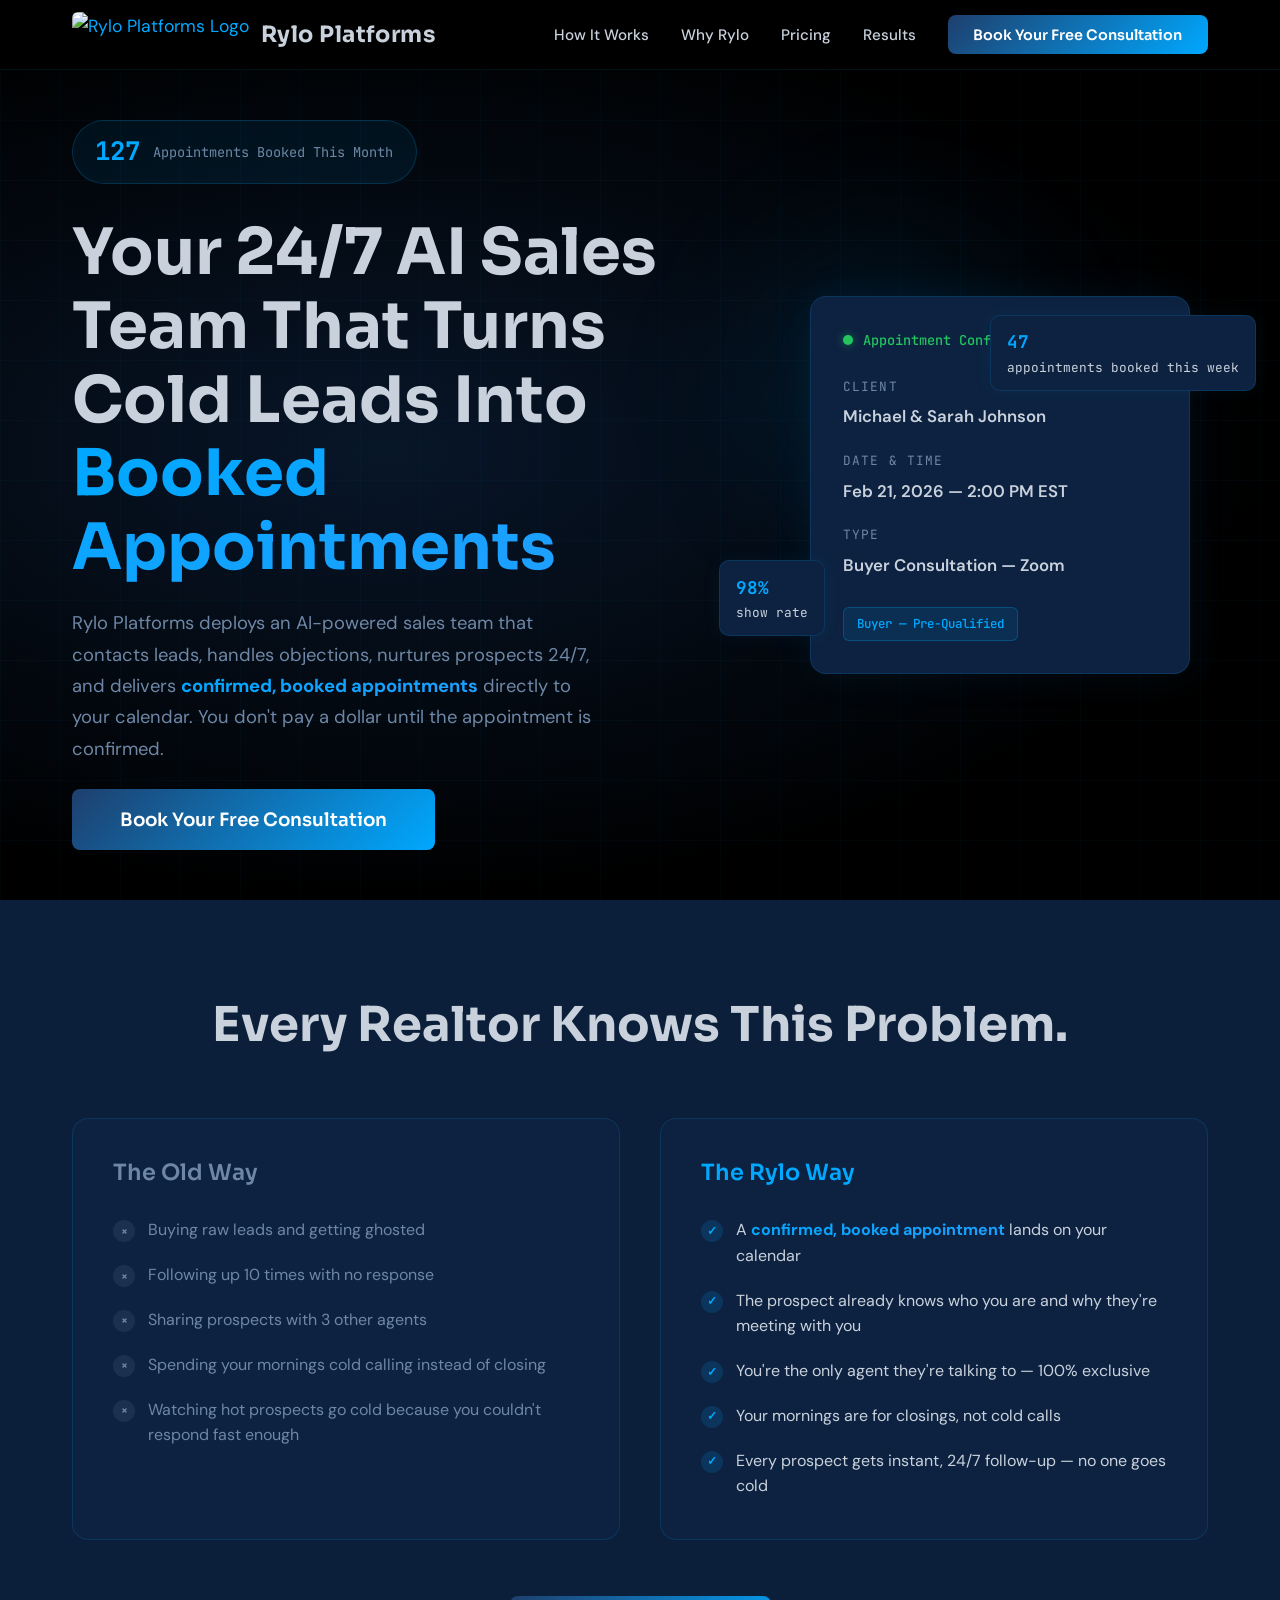
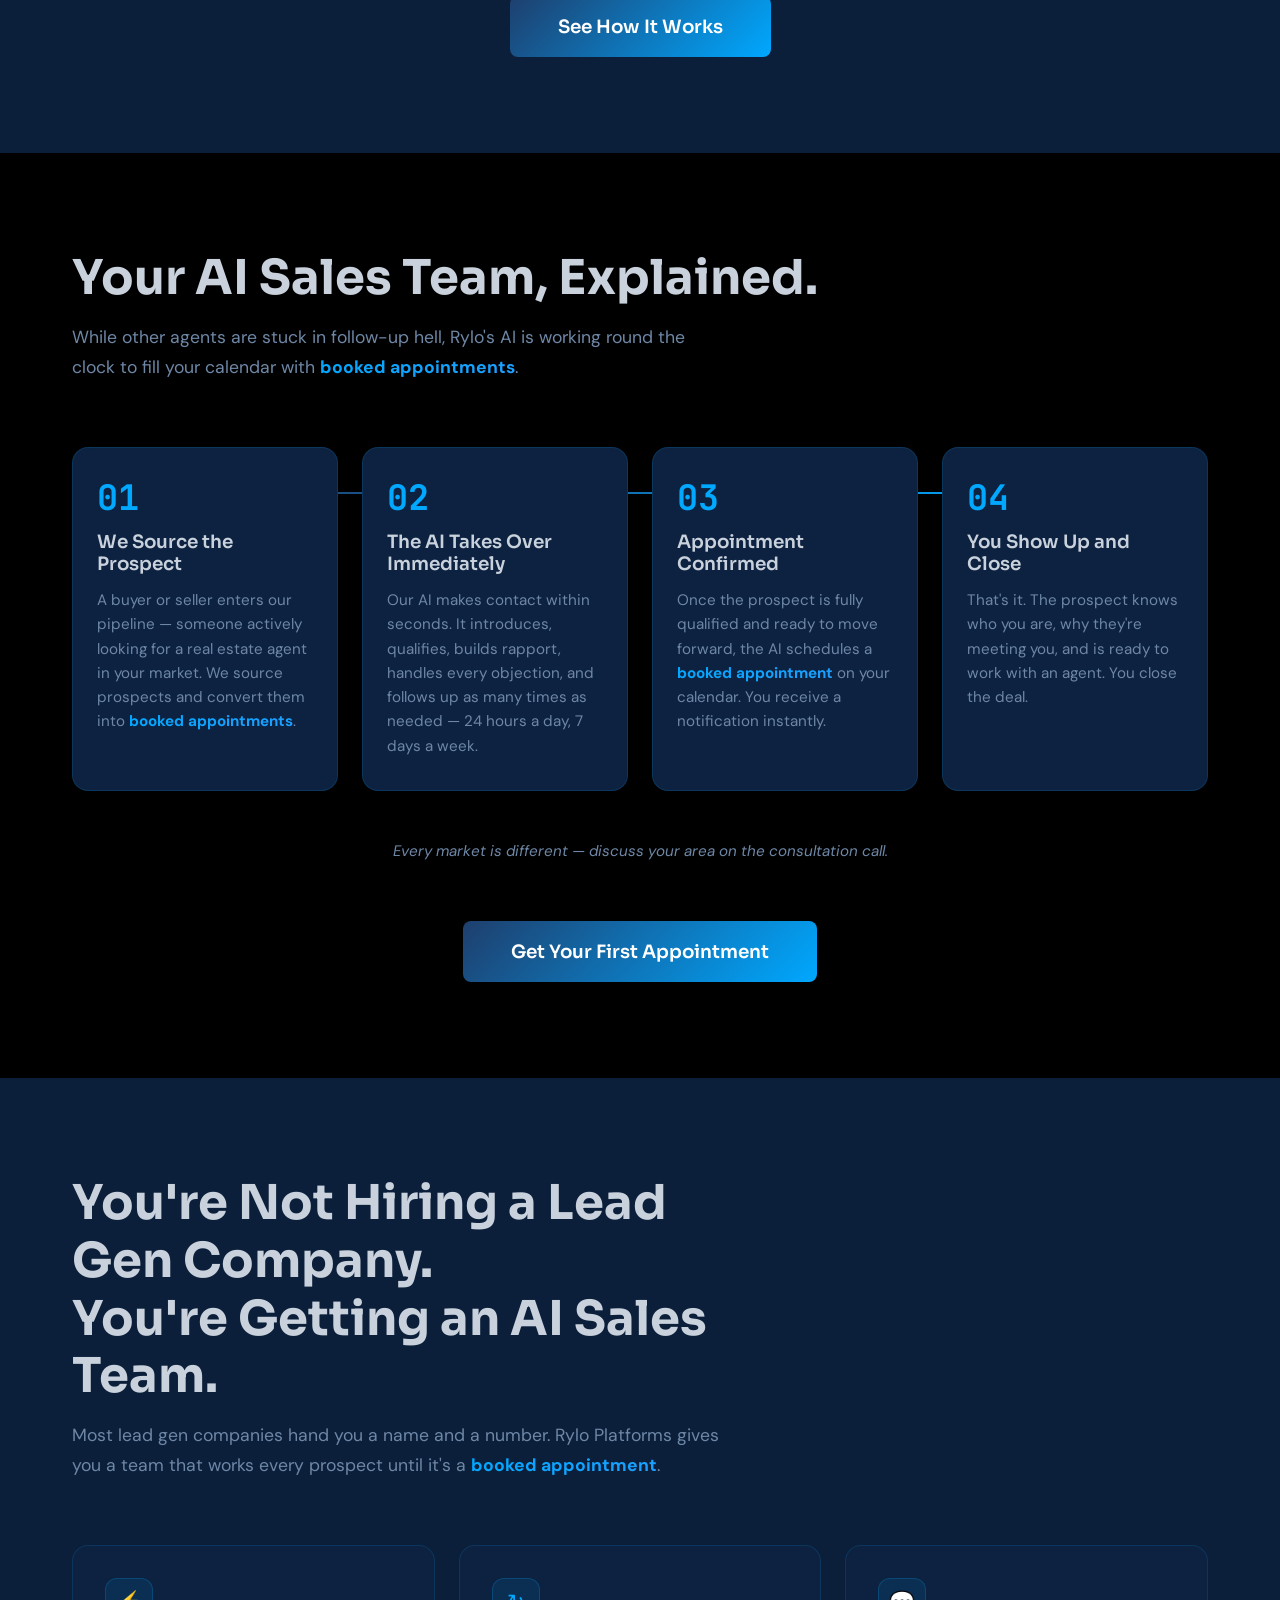
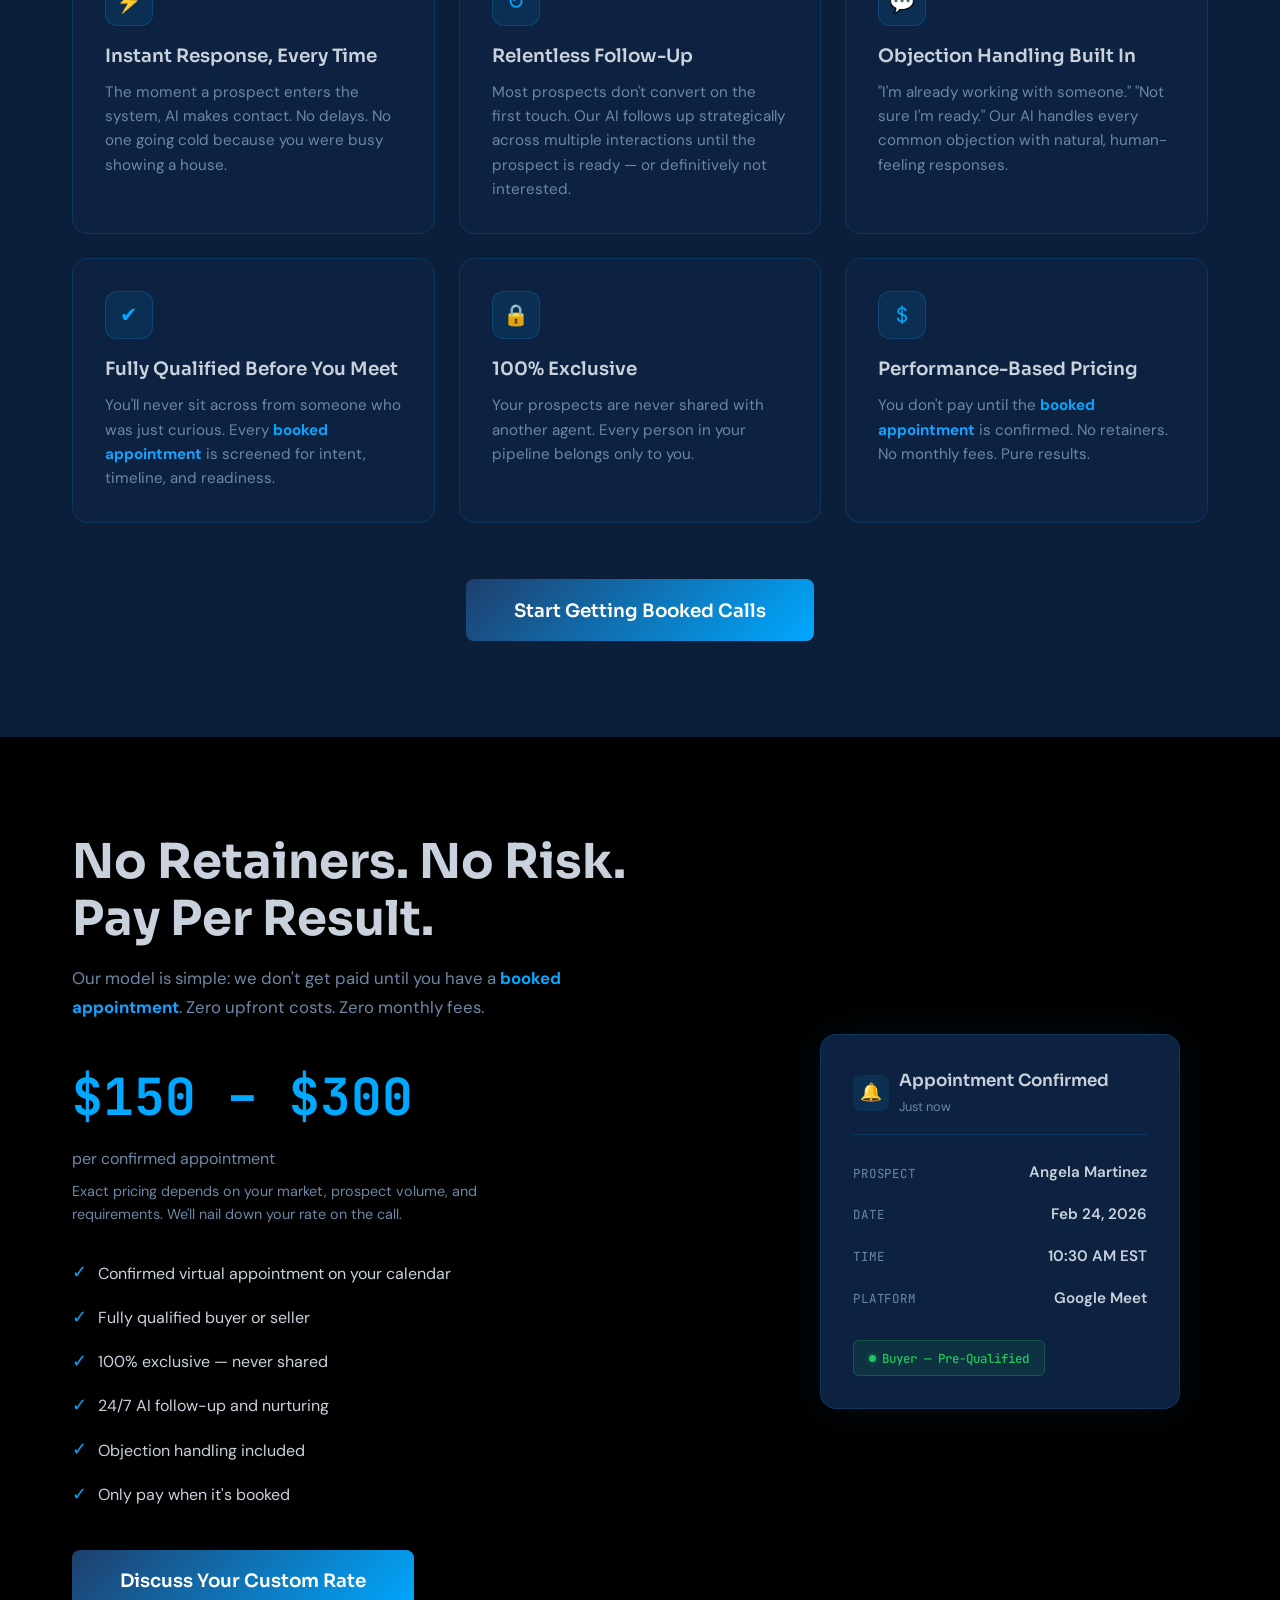
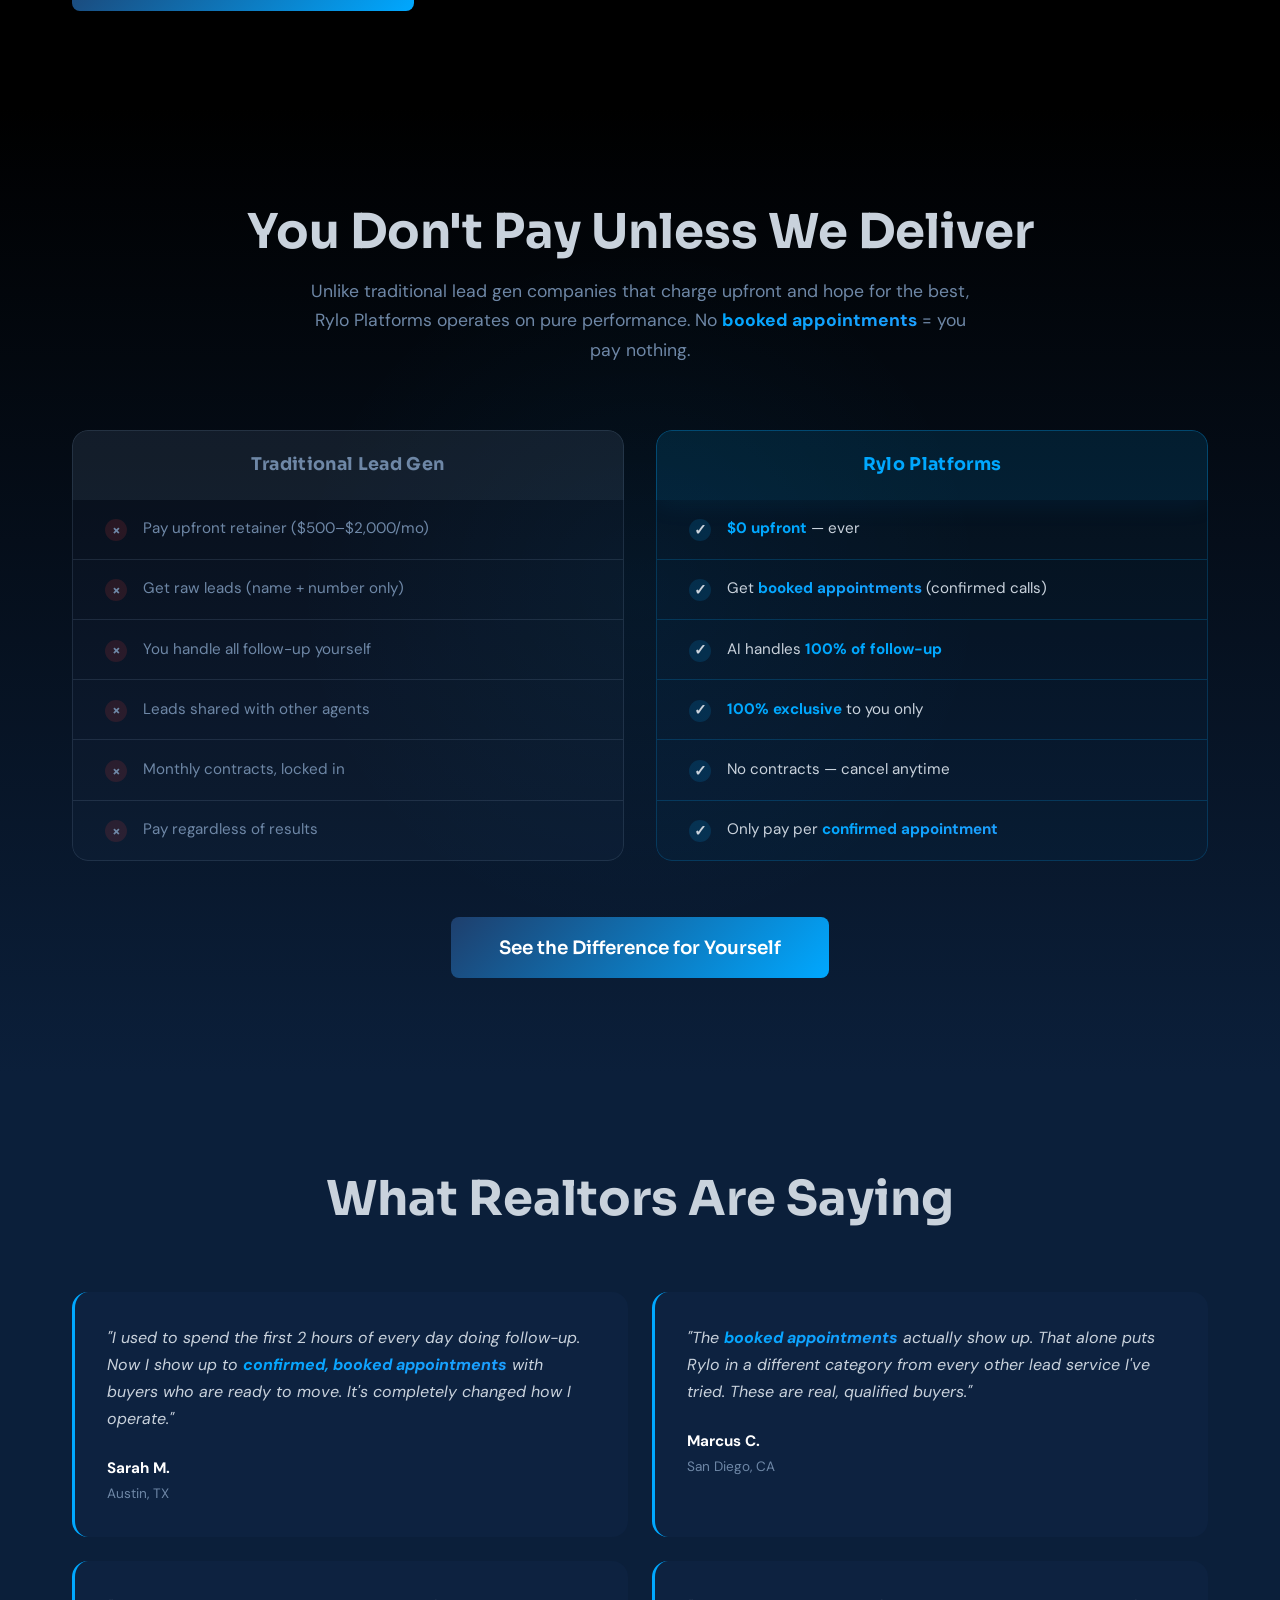
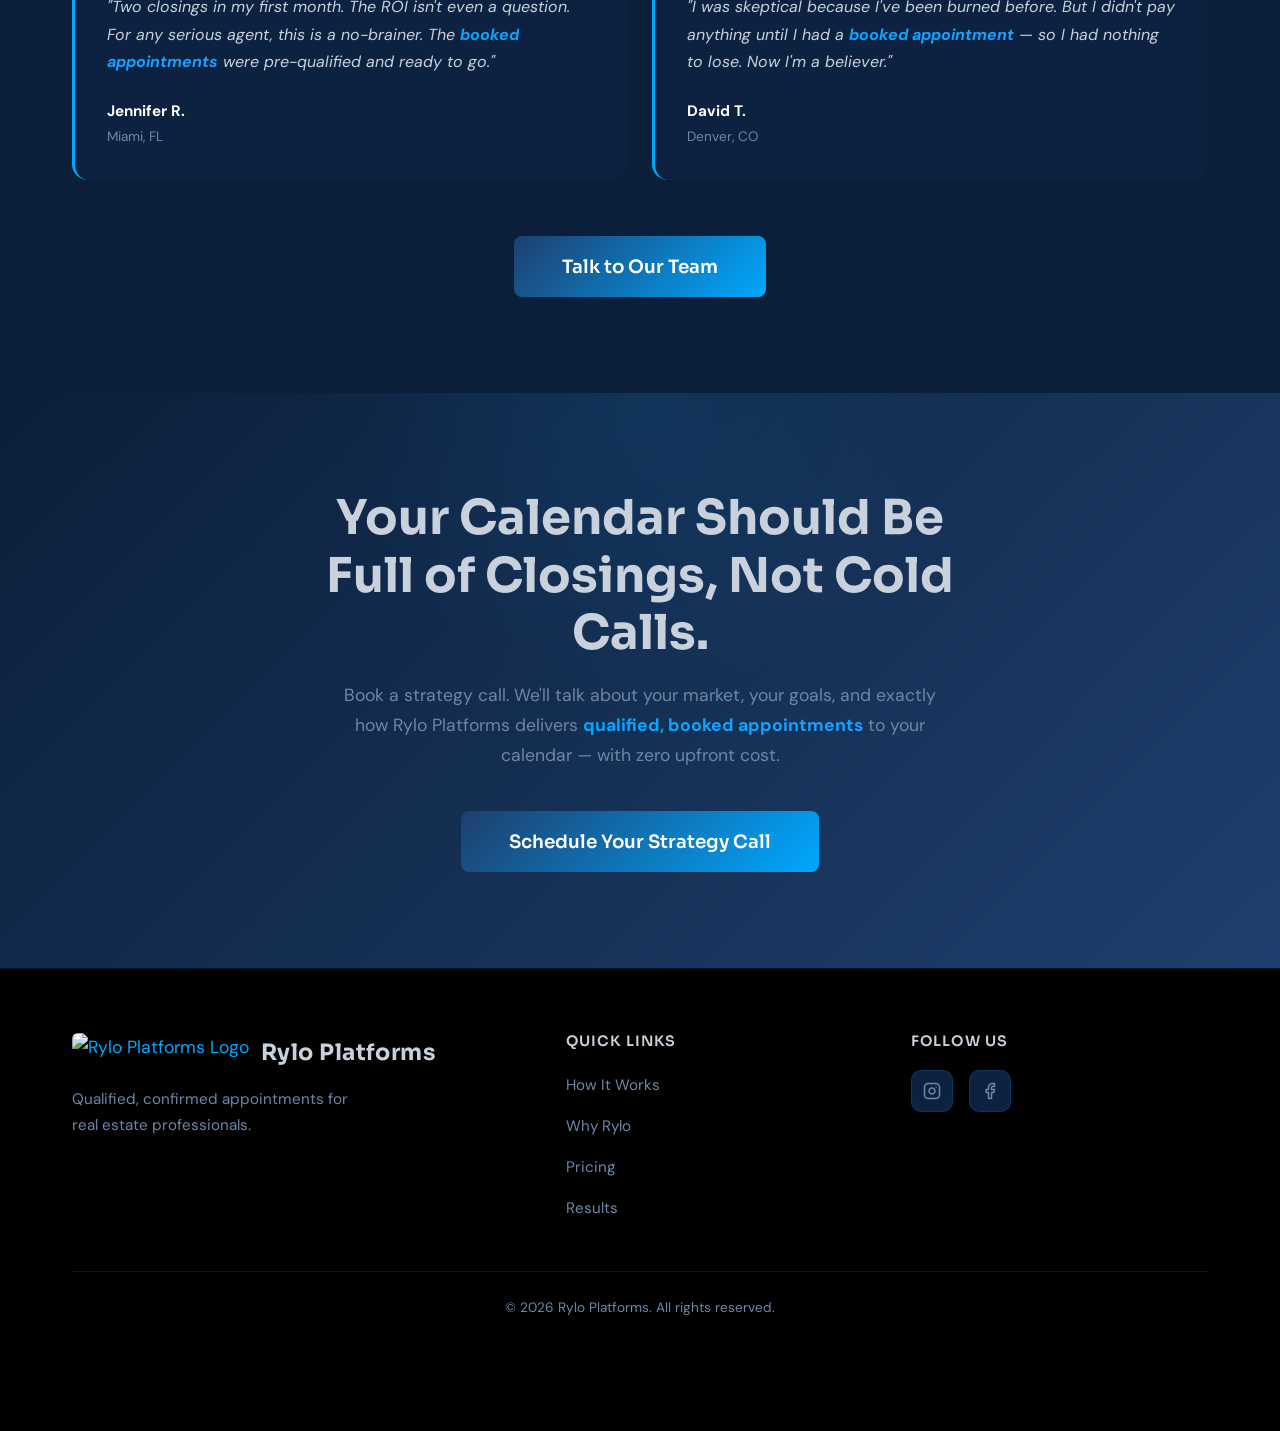
==== index.html @ 72e8bdde "Merge pull request #2 from nateajlouny-ai/claude/rylo-final-polish-pOnX7 Final polish v4: logo, moda" ====
<!DOCTYPE html>
<html lang="en">
<head>
  <meta charset="UTF-8">
  <meta name="viewport" content="width=device-width, initial-scale=1.0">
  <title>Rylo Platforms — AI-Powered Appointments for Realtors</title>
  <meta name="description" content="Rylo Platforms deploys an AI sales team that books confirmed, exclusive appointments with qualified buyers and sellers — so realtors can focus on closing.">

  <!-- FONTS — Sora (headings), DM Sans (body), JetBrains Mono (accents) -->
  <link rel="preconnect" href="https://fonts.googleapis.com">
  <link rel="preconnect" href="https://fonts.gstatic.com" crossorigin>
  <link href="https://fonts.googleapis.com/css2?family=Sora:wght@400;600;700&family=DM+Sans:ital,wght@0,400;0,500;0,600;0,700;1,400&family=JetBrains+Mono:wght@400;500;700&display=swap" rel="stylesheet">

  <style>
    /* ===========================================================
       CSS VARIABLES
       =========================================================== */
    :root {
      --black:    #000000;
      --midnight: #0B1F3A;
      --steel:    #1E3F6D;
      --electric: #00A8FF;
      --silver:   #C9D2DC;
      --bluegray: #6E87A6;
      --card-bg:  #0D2240;
      --border:   rgba(0, 168, 255, 0.15);
      --glow:     rgba(0, 168, 255, 0.25);

      --font-heading: 'Sora', sans-serif;
      --font-body:    'DM Sans', sans-serif;
      --font-mono:    'JetBrains Mono', monospace;
    }

    /* ===========================================================
       RESET & BASE
       =========================================================== */
    *, *::before, *::after { margin: 0; padding: 0; box-sizing: border-box; }

    html {
      scroll-behavior: smooth;
      font-size: 16px;
    }

    body {
      background: var(--black);
      color: var(--silver);
      font-family: var(--font-body);
      font-size: 1.1rem;
      font-weight: 400;
      line-height: 1.7;
      padding-bottom: 80px;
      overflow-x: hidden;
    }

    h1, h2, h3, h4 { font-family: var(--font-heading); color: var(--silver); line-height: 1.2; }
    h1 { font-size: clamp(2.5rem, 5vw, 4.2rem); font-weight: 700; }
    h2 { font-size: clamp(2rem, 4vw, 3rem); font-weight: 700; }
    h3 { font-size: clamp(1.3rem, 2.5vw, 1.8rem); font-weight: 600; }
    p  { color: var(--silver); }

    a { color: var(--electric); text-decoration: none; transition: color 0.3s ease; }
    a:hover { color: #5cc8ff; }
    img { max-width: 100%; display: block; }

    .container {
      max-width: 1200px;
      margin: 0 auto;
      padding: 0 2rem;
    }

    .muted { color: var(--bluegray); font-size: 0.9rem; }

    /* Scroll anchor offset so navbar doesn't cover headings */
    section[id] { scroll-margin-top: 90px; }

    /* ===========================================================
       BOOKED APPOINTMENTS — GRADIENT TEXT EMPHASIS
       =========================================================== */
    .booked-emphasis {
      background: linear-gradient(135deg, #00A8FF, #1E9FFF);
      -webkit-background-clip: text;
      -webkit-text-fill-color: transparent;
      background-clip: text;
      font-weight: 700;
    }

    /* ===========================================================
       BUTTONS
       =========================================================== */
    .btn-primary {
      display: inline-block;
      padding: 1rem 2.4rem;
      background: linear-gradient(135deg, var(--steel), var(--electric));
      color: #fff;
      font-family: var(--font-heading);
      font-size: 1rem;
      font-weight: 600;
      border: none;
      border-radius: 8px;
      cursor: pointer;
      text-decoration: none;
      transition: all 0.3s ease;
      position: relative;
    }

    .btn-primary:hover {
      color: #fff;
      box-shadow: 0 8px 25px rgba(0, 168, 255, 0.5);
      transform: translateY(-2px);
    }

    .btn-primary:active { transform: translateY(0); }
    .btn-large { padding: 1.2rem 3rem; font-size: 1.15rem; }

    /* ===========================================================
       NAVIGATION
       =========================================================== */
    .navbar {
      position: fixed;
      top: 0;
      left: 0;
      width: 100%;
      height: 70px;
      background: rgba(0, 0, 0, 0.9);
      backdrop-filter: blur(12px);
      -webkit-backdrop-filter: blur(12px);
      border-bottom: 1px solid rgba(0, 168, 255, 0.1);
      z-index: 9000;
      display: flex;
      align-items: center;
    }

    .navbar .container {
      display: flex;
      align-items: center;
      justify-content: space-between;
      width: 100%;
    }

    /* Logo — left side */
    .nav-left {
      display: flex;
      align-items: center;
      text-decoration: none;
    }

    .logo-img {
      height: 45px;
      width: auto;
      margin-right: 12px;
      border-radius: 6px;
    }

    .logo-text {
      font-family: var(--font-heading);
      font-size: 1.4rem;
      font-weight: 700;
      color: var(--silver);
      letter-spacing: 0.02em;
      white-space: nowrap;
    }

    /* Nav right — links + CTA */
    .nav-right {
      display: flex;
      align-items: center;
      gap: 2rem;
    }

    .nav-links {
      display: flex;
      align-items: center;
      gap: 2rem;
      list-style: none;
    }

    .nav-links a {
      color: var(--silver);
      font-family: var(--font-body);
      font-size: 0.95rem;
      font-weight: 500;
      text-decoration: none;
      transition: color 0.3s ease;
      position: relative;
      padding-bottom: 4px;
    }

    .nav-links a::after {
      content: '';
      position: absolute;
      bottom: 0;
      left: 0;
      width: 0;
      height: 2px;
      background: var(--electric);
      transition: width 0.3s ease;
    }

    .nav-links a:hover { color: var(--electric); }
    .nav-links a:hover::after { width: 100%; }

    .nav-cta .btn-primary { padding: 0.65rem 1.6rem; font-size: 0.9rem; }

    /* Hamburger */
    .hamburger {
      display: none;
      flex-direction: column;
      gap: 5px;
      cursor: pointer;
      background: none;
      border: none;
      padding: 4px;
    }

    .hamburger span {
      display: block;
      width: 26px;
      height: 2px;
      background: var(--silver);
      transition: all 0.3s ease;
    }

    .hamburger.active span:nth-child(1) { transform: rotate(45deg) translate(5px, 5px); }
    .hamburger.active span:nth-child(2) { opacity: 0; }
    .hamburger.active span:nth-child(3) { transform: rotate(-45deg) translate(5px, -5px); }

    .mobile-menu {
      display: none;
      position: fixed;
      top: 70px;
      left: 0;
      width: 100%;
      background: rgba(0, 0, 0, 0.97);
      backdrop-filter: blur(12px);
      -webkit-backdrop-filter: blur(12px);
      border-bottom: 1px solid var(--border);
      padding: 2rem;
      z-index: 8999;
    }

    .mobile-menu.active {
      display: flex;
      flex-direction: column;
      gap: 1.5rem;
    }

    .mobile-menu a {
      color: var(--silver);
      font-family: var(--font-body);
      font-size: 1.1rem;
      font-weight: 500;
      text-decoration: none;
      padding: 0.5rem 0;
      border-bottom: 1px solid var(--border);
    }

    .mobile-menu a:last-child { border-bottom: none; }
    .mobile-menu .btn-primary { text-align: center; margin-top: 0.5rem; }

    /* ===========================================================
       STICKY BOTTOM BAR — hidden until past hero
       =========================================================== */
    .sticky-bar {
      position: fixed;
      bottom: 0;
      left: 0;
      width: 100%;
      z-index: 8999;
      background: rgba(11, 31, 58, 0.97);
      backdrop-filter: blur(12px);
      -webkit-backdrop-filter: blur(12px);
      border-top: 1px solid rgba(0, 168, 255, 0.2);
      padding: 1rem 2rem;
      display: flex;
      justify-content: space-between;
      align-items: center;
      opacity: 0;
      transform: translateY(100%);
      transition: opacity 0.4s ease, transform 0.4s ease;
    }

    .sticky-bar.visible {
      opacity: 1;
      transform: translateY(0);
    }

    .sticky-bar-text {
      color: var(--silver);
      font-family: var(--font-body);
      font-size: 1rem;
      font-weight: 500;
    }

    .sticky-bar .btn-primary { padding: 0.7rem 1.8rem; font-size: 0.9rem; white-space: nowrap; }

    /* ===========================================================
       CALENDLY MODAL
       =========================================================== */
    .calendly-modal {
      position: fixed;
      top: 0;
      left: 0;
      width: 100%;
      height: 100%;
      background: rgba(0, 0, 0, 0.85);
      backdrop-filter: blur(8px);
      -webkit-backdrop-filter: blur(8px);
      display: flex;
      justify-content: center;
      align-items: center;
      z-index: 10000;
      opacity: 0;
      pointer-events: none;
      transition: opacity 0.3s ease;
    }

    .calendly-modal.active {
      opacity: 1;
      pointer-events: all;
    }

    .modal-content {
      background: #0B1F3A;
      border-radius: 12px;
      border: 1px solid rgba(0, 168, 255, 0.3);
      padding: 2rem;
      max-width: 1000px;
      width: 90%;
      position: relative;
      box-shadow: 0 20px 60px rgba(0, 168, 255, 0.2);
      max-height: 90vh;
      overflow: hidden;
    }

    .modal-close {
      position: absolute;
      top: 1rem;
      right: 1rem;
      background: transparent;
      border: none;
      color: var(--silver);
      font-size: 2rem;
      cursor: pointer;
      z-index: 10;
      transition: color 0.3s ease;
      line-height: 1;
    }

    .modal-close:hover { color: var(--electric); }

    .calendly-embed-container {
      width: 100%;
      height: 700px;
      overflow: hidden;
      border-radius: 8px;
    }

    .calendly-embed-container iframe { display: block; }

    /* ===========================================================
       SCROLL ANIMATION UTILITY
       =========================================================== */
    .reveal {
      opacity: 0;
      transform: translateY(30px);
      transition: opacity 0.8s ease-out, transform 0.8s ease-out;
    }

    .reveal.visible {
      opacity: 1;
      transform: translateY(0);
    }

    /* ===========================================================
       SECTION 1: HERO
       =========================================================== */
    .hero {
      min-height: 100vh;
      display: flex;
      align-items: center;
      padding-top: 70px;
      position: relative;
      overflow: hidden;
      background: var(--black);
    }

    .hero::before {
      content: '';
      position: absolute;
      top: 0; left: 0;
      width: 100%; height: 100%;
      background: radial-gradient(ellipse at 30% 50%, rgba(11, 31, 58, 0.7) 0%, transparent 70%);
      pointer-events: none;
    }

    .hero::after {
      content: '';
      position: absolute;
      top: 0; left: 0;
      width: 100%; height: 100%;
      background-image:
        linear-gradient(rgba(0, 168, 255, 0.03) 1px, transparent 1px),
        linear-gradient(90deg, rgba(0, 168, 255, 0.03) 1px, transparent 1px);
      background-size: 60px 60px;
      pointer-events: none;
    }

    .hero-glow {
      position: absolute;
      top: 20%; right: 15%;
      width: 400px; height: 400px;
      background: radial-gradient(circle, rgba(0, 168, 255, 0.12) 0%, transparent 70%);
      border-radius: 50%;
      filter: blur(60px);
      animation: pulseGlow 6s ease-in-out infinite;
      pointer-events: none;
    }

    @keyframes pulseGlow {
      0%, 100% { opacity: 0.6; transform: scale(1); }
      50% { opacity: 1; transform: scale(1.15); }
    }

    .hero .container {
      display: grid;
      grid-template-columns: 55% 45%;
      gap: 3rem;
      align-items: center;
      position: relative;
      z-index: 2;
    }

    .hero-content { padding: 2rem 0; }
    .hero-content h1 { margin-bottom: 1.5rem; line-height: 1.15; }

    .hero-content .subheadline {
      font-size: 1.15rem;
      color: var(--bluegray);
      margin-bottom: 1.5rem;
      max-width: 540px;
      line-height: 1.7;
    }

    /* Stat badge */
    .stat-badge {
      display: inline-flex;
      align-items: center;
      gap: 0.8rem;
      background: rgba(0, 168, 255, 0.08);
      border: 1px solid rgba(0, 168, 255, 0.2);
      border-radius: 50px;
      padding: 0.6rem 1.4rem;
      margin-bottom: 2rem;
      font-family: var(--font-mono);
    }

    .stat-badge .stat-number {
      font-size: 1.6rem;
      font-weight: 700;
      color: var(--electric);
    }

    .stat-badge .stat-label {
      font-size: 0.85rem;
      color: var(--bluegray);
    }

    /* Hero visual */
    .hero-visual {
      display: flex;
      justify-content: center;
      align-items: center;
      position: relative;
    }

    .appointment-card {
      background: var(--card-bg);
      border: 1px solid var(--border);
      border-radius: 16px;
      padding: 2rem;
      width: 100%;
      max-width: 380px;
      box-shadow: 0 0 40px rgba(0, 168, 255, 0.08);
      animation: floatCard 5s ease-in-out infinite;
    }

    @keyframes floatCard {
      0%, 100% { transform: translateY(0); }
      50% { transform: translateY(-12px); }
    }

    .appointment-card-header {
      display: flex;
      align-items: center;
      gap: 0.6rem;
      margin-bottom: 1.5rem;
    }

    .appointment-card-header .status-dot {
      width: 10px; height: 10px;
      background: #22c55e;
      border-radius: 50%;
      box-shadow: 0 0 8px rgba(34, 197, 94, 0.5);
      animation: pulseDot 2s ease-in-out infinite;
    }

    @keyframes pulseDot {
      0%, 100% { opacity: 1; }
      50% { opacity: 0.5; }
    }

    .appointment-card-header span {
      font-family: var(--font-mono);
      font-size: 0.85rem;
      color: #22c55e;
      font-weight: 500;
    }

    .appointment-card-body .appt-label {
      font-size: 0.8rem;
      color: var(--bluegray);
      text-transform: uppercase;
      letter-spacing: 0.08em;
      margin-bottom: 0.3rem;
      font-family: var(--font-mono);
    }

    .appointment-card-body .appt-value {
      font-size: 1.05rem;
      color: var(--silver);
      font-weight: 600;
      margin-bottom: 1.2rem;
    }

    .appointment-card-badge {
      display: inline-block;
      background: rgba(0, 168, 255, 0.1);
      border: 1px solid rgba(0, 168, 255, 0.25);
      color: var(--electric);
      font-family: var(--font-mono);
      font-size: 0.78rem;
      font-weight: 500;
      padding: 0.35rem 0.8rem;
      border-radius: 6px;
      margin-top: 0.5rem;
    }

    .floating-stat {
      position: absolute;
      background: var(--card-bg);
      border: 1px solid var(--border);
      border-radius: 10px;
      padding: 0.7rem 1rem;
      font-family: var(--font-mono);
      font-size: 0.8rem;
      color: var(--silver);
      box-shadow: 0 0 20px rgba(0, 168, 255, 0.06);
      white-space: nowrap;
    }

    .floating-stat.stat-1 { top: 5%; right: 0; animation: floatCard 4s ease-in-out infinite; animation-delay: -1s; }
    .floating-stat.stat-2 { bottom: 10%; left: -5%; animation: floatCard 5s ease-in-out infinite; animation-delay: -2.5s; }

    .floating-stat .stat-num {
      color: var(--electric);
      font-weight: 700;
      font-size: 1.1rem;
      display: block;
    }

    /* ===========================================================
       SECTION 2: PROBLEM / SOLUTION
       =========================================================== */
    .problem-solution {
      padding: 6rem 0;
      background: var(--midnight);
      position: relative;
    }

    .problem-solution .section-header { text-align: center; margin-bottom: 4rem; }
    .problem-solution .section-header h2 { margin-bottom: 0.5rem; }

    .ps-grid {
      display: grid;
      grid-template-columns: 1fr 1fr;
      gap: 2.5rem;
    }

    .ps-card {
      background: var(--card-bg);
      border-radius: 16px;
      padding: 2.5rem;
      border: 1px solid var(--border);
      transition: all 0.3s ease;
    }

    .ps-card:hover {
      transform: translateY(-8px);
      box-shadow: 0 12px 40px rgba(0, 168, 255, 0.3);
    }

    .ps-card-header { display: flex; align-items: center; gap: 0.7rem; margin-bottom: 2rem; }
    .ps-card-header h3 { font-size: 1.4rem; }
    .ps-card.old .ps-card-header h3 { color: var(--bluegray); }
    .ps-card.new .ps-card-header h3 { color: var(--electric); }

    .ps-card ul { list-style: none; display: flex; flex-direction: column; gap: 1.2rem; }

    .ps-card ul li {
      display: flex;
      align-items: flex-start;
      gap: 0.8rem;
      font-size: 1rem;
      line-height: 1.6;
    }

    .ps-card.old ul li { color: var(--bluegray); }
    .ps-card.new ul li { color: var(--silver); }

    .ps-icon {
      flex-shrink: 0;
      width: 22px; height: 22px;
      display: flex;
      align-items: center;
      justify-content: center;
      border-radius: 50%;
      font-size: 0.75rem;
      font-weight: 700;
      margin-top: 3px;
    }

    .ps-card.old .ps-icon { background: rgba(110, 135, 166, 0.15); color: var(--bluegray); }
    .ps-card.new .ps-icon { background: rgba(0, 168, 255, 0.15); color: var(--electric); }

    .ps-cta { text-align: center; margin-top: 3.5rem; }

    /* ===========================================================
       SECTION 3: HOW IT WORKS
       =========================================================== */
    .how-it-works {
      padding: 6rem 0;
      background: var(--black);
      position: relative;
    }

    .how-it-works .section-header { text-align: left; margin-bottom: 1rem; }
    .how-it-works .section-header h2 { margin-bottom: 1rem; }

    .how-it-works .section-subheadline {
      color: var(--bluegray);
      font-size: 1.1rem;
      max-width: 650px;
      margin-bottom: 4rem;
      line-height: 1.7;
    }

    .steps-grid {
      display: grid;
      grid-template-columns: repeat(4, 1fr);
      gap: 1.5rem;
      position: relative;
    }

    .steps-grid::before {
      content: '';
      position: absolute;
      top: 45px;
      left: 12.5%;
      width: 75%;
      height: 2px;
      background: linear-gradient(90deg, var(--steel), var(--electric), var(--steel));
      background-size: 200% 100%;
      animation: lineFlow 3s linear infinite;
      z-index: 0;
    }

    @keyframes lineFlow {
      0%   { background-position: 200% 0; }
      100% { background-position: -200% 0; }
    }

    .step-card {
      background: var(--card-bg);
      border: 1px solid var(--border);
      border-radius: 16px;
      padding: 2rem 1.5rem;
      text-align: left;
      position: relative;
      z-index: 1;
      transition: all 0.3s ease;
    }

    .step-card:hover {
      transform: translateY(-8px);
      border-color: var(--electric);
      box-shadow: 0 12px 40px rgba(0, 168, 255, 0.3);
    }

    .step-number {
      font-family: var(--font-mono);
      font-size: 2.2rem;
      font-weight: 700;
      color: var(--electric);
      margin-bottom: 1rem;
      line-height: 1;
    }

    .step-card h3 { margin-bottom: 0.8rem; font-size: 1.15rem; }
    .step-card p  { color: var(--bluegray); font-size: 0.95rem; line-height: 1.6; }

    .how-it-works .section-note {
      text-align: center;
      margin-top: 3rem;
      color: var(--bluegray);
      font-size: 0.95rem;
      font-style: italic;
    }

    .section-cta { text-align: center; margin-top: 3.5rem; }

    /* ===========================================================
       SECTION 4: AI SALES TEAM FEATURES
       =========================================================== */
    .ai-features {
      padding: 6rem 0;
      background: var(--midnight);
    }

    .ai-features .section-header { text-align: left; margin-bottom: 1rem; }
    .ai-features .section-header h2 { margin-bottom: 1rem; max-width: 700px; }

    .ai-features .section-subheadline {
      color: var(--bluegray);
      font-size: 1.1rem;
      max-width: 650px;
      margin-bottom: 4rem;
      line-height: 1.7;
    }

    .features-grid {
      display: grid;
      grid-template-columns: repeat(3, 1fr);
      gap: 1.5rem;
    }

    .feature-card {
      background: var(--card-bg);
      border: 1px solid var(--border);
      border-radius: 16px;
      padding: 2rem;
      transition: all 0.3s ease;
    }

    .feature-card:hover {
      transform: translateY(-8px);
      border-color: var(--electric);
      box-shadow: 0 12px 40px rgba(0, 168, 255, 0.3);
    }

    .feature-icon {
      width: 48px; height: 48px;
      display: flex;
      align-items: center;
      justify-content: center;
      background: rgba(0, 168, 255, 0.1);
      border: 1px solid rgba(0, 168, 255, 0.2);
      border-radius: 12px;
      margin-bottom: 1.2rem;
      font-size: 1.3rem;
      color: var(--electric);
    }

    .feature-card h3 { margin-bottom: 0.8rem; font-size: 1.15rem; color: var(--silver); }
    .feature-card p  { color: var(--bluegray); font-size: 0.95rem; line-height: 1.6; }

    /* ===========================================================
       SECTION 5: PRICING
       =========================================================== */
    .pricing {
      padding: 6rem 0;
      background: var(--black);
    }

    .pricing .container {
      display: grid;
      grid-template-columns: 55% 45%;
      gap: 3rem;
      align-items: center;
    }

    .pricing-content h2  { margin-bottom: 1rem; }

    .pricing-content .pricing-sub {
      color: var(--bluegray);
      font-size: 1.05rem;
      margin-bottom: 2rem;
      max-width: 500px;
      line-height: 1.7;
    }

    .price-tag {
      font-family: var(--font-mono);
      font-size: clamp(2.5rem, 4vw, 3.5rem);
      font-weight: 700;
      color: var(--electric);
      margin-bottom: 0.3rem;
    }

    .price-label { color: var(--bluegray); font-size: 1rem; margin-bottom: 0.5rem; }
    .price-note  { color: var(--bluegray); font-size: 0.9rem; margin-bottom: 2rem; max-width: 460px; line-height: 1.6; }

    .included-list {
      list-style: none;
      display: flex;
      flex-direction: column;
      gap: 0.9rem;
      margin-bottom: 2.5rem;
    }

    .included-list li {
      display: flex;
      align-items: center;
      gap: 0.7rem;
      font-size: 1rem;
      color: var(--silver);
    }

    .included-list .check { color: var(--electric); font-size: 1.1rem; flex-shrink: 0; }

    .pricing-visual {
      display: flex;
      justify-content: center;
      align-items: center;
    }

    .pricing-mock-card {
      background: var(--card-bg);
      border: 1px solid var(--border);
      border-radius: 16px;
      padding: 2rem;
      width: 100%;
      max-width: 360px;
      box-shadow: 0 0 40px rgba(0, 168, 255, 0.08);
      animation: floatCard 6s ease-in-out infinite;
      animation-delay: -1s;
    }

    .pricing-mock-card .mock-header {
      display: flex;
      align-items: center;
      gap: 0.6rem;
      margin-bottom: 1.6rem;
      padding-bottom: 1rem;
      border-bottom: 1px solid var(--border);
    }

    .pricing-mock-card .mock-header .bell-icon {
      width: 36px; height: 36px;
      background: rgba(0, 168, 255, 0.1);
      border-radius: 8px;
      display: flex;
      align-items: center;
      justify-content: center;
      color: var(--electric);
      font-size: 1.1rem;
    }

    .pricing-mock-card .mock-header .mock-title {
      font-family: var(--font-heading);
      font-weight: 600;
      font-size: 1.05rem;
      color: var(--silver);
    }

    .pricing-mock-card .mock-header .mock-time { font-size: 0.8rem; color: var(--bluegray); }

    .mock-row {
      display: flex;
      justify-content: space-between;
      align-items: center;
      margin-bottom: 1rem;
    }

    .mock-row .mock-label {
      font-family: var(--font-mono);
      font-size: 0.78rem;
      color: var(--bluegray);
      text-transform: uppercase;
      letter-spacing: 0.06em;
    }

    .mock-row .mock-value { font-size: 0.95rem; color: var(--silver); font-weight: 600; }

    .mock-badge {
      display: inline-flex;
      align-items: center;
      gap: 0.4rem;
      background: rgba(34, 197, 94, 0.1);
      border: 1px solid rgba(34, 197, 94, 0.25);
      color: #22c55e;
      font-family: var(--font-mono);
      font-size: 0.78rem;
      font-weight: 500;
      padding: 0.4rem 0.9rem;
      border-radius: 6px;
      margin-top: 0.8rem;
    }

    .mock-badge .dot {
      width: 7px; height: 7px;
      background: #22c55e;
      border-radius: 50%;
      box-shadow: 0 0 6px rgba(34, 197, 94, 0.5);
    }

    /* ===========================================================
       NEW SECTION: PERFORMANCE-BASED DIFFERENCE
       =========================================================== */
    .performance {
      padding: 6rem 0;
      background: linear-gradient(180deg, #000000 0%, #0B1F3A 100%);
      position: relative;
      overflow: hidden;
    }

    .performance::before {
      content: '';
      position: absolute;
      top: 50%; left: 50%;
      transform: translate(-50%, -50%);
      width: 700px; height: 700px;
      background: radial-gradient(circle, rgba(0, 168, 255, 0.05) 0%, transparent 70%);
      border-radius: 50%;
      pointer-events: none;
    }

    .performance .section-header {
      text-align: center;
      margin-bottom: 1rem;
    }

    .performance .section-header h2 { margin-bottom: 1rem; }

    .performance .section-subheadline {
      text-align: center;
      color: var(--bluegray);
      font-size: 1.1rem;
      max-width: 680px;
      margin: 0 auto 4rem;
      line-height: 1.7;
    }

    /* Comparison table */
    .comparison-table {
      display: grid;
      grid-template-columns: 1fr 1fr;
      gap: 2rem;
      position: relative;
      z-index: 1;
    }

    .comparison-col {
      border-radius: 16px;
      overflow: hidden;
    }

    .comparison-col-header {
      padding: 1.2rem 2rem;
      font-family: var(--font-heading);
      font-size: 1.1rem;
      font-weight: 700;
      text-align: center;
      letter-spacing: 0.02em;
    }

    .comparison-col.traditional .comparison-col-header {
      background: rgba(110, 135, 166, 0.15);
      color: var(--bluegray);
      border: 1px solid rgba(110, 135, 166, 0.2);
      border-bottom: none;
      border-radius: 16px 16px 0 0;
    }

    .comparison-col.rylo .comparison-col-header {
      background: rgba(0, 168, 255, 0.12);
      color: var(--electric);
      border: 1px solid rgba(0, 168, 255, 0.3);
      border-bottom: none;
      border-radius: 16px 16px 0 0;
      box-shadow: 0 0 30px rgba(0, 168, 255, 0.1);
    }

    .comparison-rows {
      display: flex;
      flex-direction: column;
    }

    .comparison-row {
      display: flex;
      align-items: flex-start;
      gap: 1rem;
      padding: 1.1rem 2rem;
      border-left: 1px solid;
      border-right: 1px solid;
      border-bottom: 1px solid;
    }

    .comparison-col.traditional .comparison-row {
      border-color: rgba(110, 135, 166, 0.2);
      background: rgba(110, 135, 166, 0.04);
    }

    .comparison-col.traditional .comparison-row:last-child {
      border-radius: 0 0 16px 16px;
    }

    .comparison-col.rylo .comparison-row {
      border-color: rgba(0, 168, 255, 0.2);
      background: rgba(0, 168, 255, 0.03);
    }

    .comparison-col.rylo .comparison-row:last-child {
      border-radius: 0 0 16px 16px;
    }

    .comparison-icon {
      flex-shrink: 0;
      width: 22px; height: 22px;
      display: flex;
      align-items: center;
      justify-content: center;
      border-radius: 50%;
      font-size: 0.8rem;
      font-weight: 700;
      margin-top: 2px;
    }

    .comparison-col.traditional .comparison-icon {
      background: rgba(220, 60, 60, 0.15);
      color: #f87171;
    }

    .comparison-col.rylo .comparison-icon {
      background: rgba(0, 168, 255, 0.15);
      color: var(--electric);
    }

    .comparison-col.traditional .comparison-row span {
      color: var(--bluegray);
      font-size: 0.95rem;
      line-height: 1.5;
    }

    .comparison-col.rylo .comparison-row span {
      color: var(--silver);
      font-size: 0.95rem;
      line-height: 1.5;
    }

    .comparison-col.rylo .comparison-row span strong {
      color: var(--electric);
    }

    /* ===========================================================
       SECTION 6: TESTIMONIALS
       =========================================================== */
    .testimonials {
      padding: 6rem 0;
      background: var(--midnight);
    }

    .testimonials .section-header { text-align: center; margin-bottom: 4rem; }

    .testimonials-grid {
      display: grid;
      grid-template-columns: repeat(2, 1fr);
      gap: 1.5rem;
    }

    .testimonial-card {
      background: var(--card-bg);
      border-radius: 16px;
      padding: 2rem;
      border-left: 3px solid var(--electric);
      transition: all 0.3s ease;
    }

    .testimonial-card:hover {
      transform: translateY(-8px);
      box-shadow: 0 12px 40px rgba(0, 168, 255, 0.3);
    }

    .testimonial-card blockquote {
      font-style: italic;
      font-size: 1rem;
      color: var(--silver);
      line-height: 1.7;
      margin-bottom: 1.5rem;
    }

    .testimonial-card .author { font-weight: 700; font-size: 0.95rem; color: #fff; }
    .testimonial-card .location { font-size: 0.85rem; color: var(--bluegray); }

    /* ===========================================================
       SECTION 7: FINAL CTA
       =========================================================== */
    .final-cta {
      padding: 6rem 0;
      background: linear-gradient(135deg, var(--midnight), var(--steel));
      text-align: center;
      position: relative;
      overflow: hidden;
    }

    .final-cta::before {
      content: '';
      position: absolute;
      top: -50%; left: 50%;
      transform: translateX(-50%);
      width: 600px; height: 600px;
      background: radial-gradient(circle, rgba(0, 168, 255, 0.08) 0%, transparent 70%);
      border-radius: 50%;
      pointer-events: none;
    }

    .final-cta .container { position: relative; z-index: 2; }

    .final-cta h2 {
      margin-bottom: 1.2rem;
      max-width: 700px;
      margin-left: auto;
      margin-right: auto;
    }

    .final-cta .cta-sub {
      color: var(--bluegray);
      font-size: 1.1rem;
      max-width: 600px;
      margin: 0 auto 2.5rem;
      line-height: 1.7;
    }

    /* ===========================================================
       FOOTER
       =========================================================== */
    .site-footer {
      padding: 4rem 0 2rem;
      background: var(--black);
      border-top: 1px solid var(--border);
    }

    .footer-grid {
      display: grid;
      grid-template-columns: 1.5fr 1fr 1fr;
      gap: 3rem;
      margin-bottom: 3rem;
    }

    .footer-brand .footer-logo {
      display: flex;
      align-items: center;
      text-decoration: none;
      margin-bottom: 1rem;
    }

    .footer-brand .tagline { color: var(--bluegray); font-size: 0.95rem; max-width: 280px; }

    .footer-links h4, .footer-social h4 {
      font-size: 0.9rem;
      font-weight: 600;
      color: var(--silver);
      text-transform: uppercase;
      letter-spacing: 0.08em;
      margin-bottom: 1.2rem;
    }

    .footer-links ul { list-style: none; display: flex; flex-direction: column; gap: 0.7rem; }

    .footer-links ul a {
      color: var(--bluegray);
      font-size: 0.95rem;
      transition: color 0.3s ease;
    }

    .footer-links ul a:hover { color: var(--electric); }

    .social-links { display: flex; gap: 1rem; }

    .social-link {
      width: 42px; height: 42px;
      display: flex;
      align-items: center;
      justify-content: center;
      background: var(--card-bg);
      border: 1px solid var(--border);
      border-radius: 10px;
      color: var(--bluegray);
      font-size: 1.1rem;
      transition: all 0.3s ease;
    }

    .social-link:hover {
      border-color: var(--electric);
      color: var(--electric);
      box-shadow: 0 0 15px rgba(0, 168, 255, 0.15);
    }

    .footer-bottom {
      border-top: 1px solid var(--border);
      padding-top: 1.5rem;
      text-align: center;
      color: var(--bluegray);
      font-size: 0.85rem;
    }

    /* ===========================================================
       RESPONSIVE — 1024px
       =========================================================== */
    @media (max-width: 1024px) {
      .hero .container { grid-template-columns: 1fr; text-align: center; }
      .hero-content { order: 1; }
      .hero-content .subheadline { max-width: 100%; margin-left: auto; margin-right: auto; }
      .hero-visual { order: 2; margin-top: 2rem; }
      .steps-grid { grid-template-columns: repeat(2, 1fr); }
      .steps-grid::before { display: none; }
      .features-grid { grid-template-columns: repeat(2, 1fr); }
      .pricing .container { grid-template-columns: 1fr; }
      .pricing-visual { margin-top: 2rem; }
      .footer-grid { grid-template-columns: 1fr 1fr; }
    }

    /* ===========================================================
       RESPONSIVE — 768px
       =========================================================== */
    @media (max-width: 768px) {
      .nav-right { display: none; }
      .hamburger { display: flex; }
      .ps-grid { grid-template-columns: 1fr; }
      .steps-grid { grid-template-columns: 1fr; }
      .features-grid { grid-template-columns: 1fr; }
      .testimonials-grid { grid-template-columns: 1fr; }
      .footer-grid { grid-template-columns: 1fr; gap: 2rem; }
      .comparison-table { grid-template-columns: 1fr; }
      h1 { font-size: clamp(2rem, 6vw, 3rem); }
      h2 { font-size: clamp(1.7rem, 5vw, 2.5rem); }
      .floating-stat { display: none; }
    }

    /* ===========================================================
       RESPONSIVE — 480px
       =========================================================== */
    @media (max-width: 480px) {
      .container { padding: 0 1.2rem; }

      .sticky-bar {
        flex-direction: column;
        gap: 0.8rem;
        text-align: center;
        padding: 0.8rem 1.2rem;
      }

      .sticky-bar-text { font-size: 0.85rem; }
      body { padding-bottom: 110px; }
      .hero { padding-top: 90px; }
      .appointment-card { max-width: 100%; }
      .pricing-mock-card { max-width: 100%; }

      .modal-content { padding: 1.2rem; }
      .calendly-embed-container { height: 500px; }

      .stat-badge { flex-direction: column; text-align: center; gap: 0.3rem; }
    }
  </style>
</head>
<body>

  <!-- ============================================================
       NAVIGATION
       ============================================================ -->
  <header class="navbar" id="navbar">
    <div class="container">

      <!-- Logo LEFT -->
      <a href="#" class="nav-left">
        <img src="https://i.imgur.com/97muSNQ.jpeg" alt="Rylo Platforms Logo" class="logo-img">
        <span class="logo-text">Rylo Platforms</span>
      </a>

      <!-- Nav links + CTA RIGHT -->
      <div class="nav-right">
        <nav>
          <ul class="nav-links">
            <li><a href="#how-it-works">How It Works</a></li>
            <li><a href="#why-rylo">Why Rylo</a></li>
            <li><a href="#pricing">Pricing</a></li>
            <li><a href="#results">Results</a></li>
          </ul>
        </nav>
        <div class="nav-cta">
          <button class="btn-primary cta-button">Book Your Free Consultation</button>
        </div>
      </div>

      <!-- Hamburger (mobile) -->
      <button class="hamburger" id="hamburger" aria-label="Open menu">
        <span></span><span></span><span></span>
      </button>
    </div>

    <!-- Mobile dropdown -->
    <div class="mobile-menu" id="mobile-menu">
      <a href="#how-it-works" class="mobile-link">How It Works</a>
      <a href="#why-rylo" class="mobile-link">Why Rylo</a>
      <a href="#pricing" class="mobile-link">Pricing</a>
      <a href="#results" class="mobile-link">Results</a>
      <button class="btn-primary cta-button" style="text-align:center; border:none; width:100%; cursor:pointer;">Book Your Free Consultation</button>
    </div>
  </header>

  <!-- ============================================================
       SECTION 1: HERO
       ============================================================ -->
  <section class="hero" id="hero">
    <div class="hero-glow"></div>
    <div class="container">

      <div class="hero-content reveal">

        <!-- Live stat badge -->
        <div class="stat-badge">
          <span class="stat-number" id="appointmentCounter">0</span>
          <span class="stat-label">Appointments Booked This Month</span>
        </div>

        <h1>Your 24/7 AI Sales Team That Turns Cold Leads Into <span class="booked-emphasis">Booked Appointments</span></h1>

        <p class="subheadline">
          Rylo Platforms deploys an AI-powered sales team that contacts leads, handles objections, nurtures prospects 24/7, and delivers
          <span class="booked-emphasis">confirmed, booked appointments</span> directly to your calendar.
          You don't pay a dollar until the appointment is confirmed.
        </p>

        <button class="btn-primary btn-large cta-button">Book Your Free Consultation</button>
      </div>

      <div class="hero-visual reveal">
        <div class="floating-stat stat-1">
          <span class="stat-num">47</span>
          appointments booked this week
        </div>

        <div class="appointment-card">
          <div class="appointment-card-header">
            <div class="status-dot"></div>
            <span>Appointment Confirmed</span>
          </div>
          <div class="appointment-card-body">
            <div class="appt-label">Client</div>
            <div class="appt-value">Michael &amp; Sarah Johnson</div>
            <div class="appt-label">Date &amp; Time</div>
            <div class="appt-value">Feb 21, 2026 — 2:00 PM EST</div>
            <div class="appt-label">Type</div>
            <div class="appt-value">Buyer Consultation — Zoom</div>
            <div class="appointment-card-badge">Buyer — Pre-Qualified</div>
          </div>
        </div>

        <div class="floating-stat stat-2">
          <span class="stat-num">98%</span>
          show rate
        </div>
      </div>

    </div>
  </section>

  <!-- ============================================================
       SECTION 2: PROBLEM / SOLUTION
       ============================================================ -->
  <section class="problem-solution" id="problem-solution">
    <div class="container">
      <div class="section-header reveal">
        <h2>Every Realtor Knows This Problem.</h2>
      </div>

      <div class="ps-grid">
        <div class="ps-card old reveal">
          <div class="ps-card-header">
            <h3>The Old Way</h3>
          </div>
          <ul>
            <li><span class="ps-icon">&times;</span><span>Buying raw leads and getting ghosted</span></li>
            <li><span class="ps-icon">&times;</span><span>Following up 10 times with no response</span></li>
            <li><span class="ps-icon">&times;</span><span>Sharing prospects with 3 other agents</span></li>
            <li><span class="ps-icon">&times;</span><span>Spending your mornings cold calling instead of closing</span></li>
            <li><span class="ps-icon">&times;</span><span>Watching hot prospects go cold because you couldn't respond fast enough</span></li>
          </ul>
        </div>

        <div class="ps-card new reveal">
          <div class="ps-card-header">
            <h3>The Rylo Way</h3>
          </div>
          <ul>
            <li><span class="ps-icon">&#10003;</span><span>A <span class="booked-emphasis">confirmed, booked appointment</span> lands on your calendar</span></li>
            <li><span class="ps-icon">&#10003;</span><span>The prospect already knows who you are and why they're meeting with you</span></li>
            <li><span class="ps-icon">&#10003;</span><span>You're the only agent they're talking to — 100% exclusive</span></li>
            <li><span class="ps-icon">&#10003;</span><span>Your mornings are for closings, not cold calls</span></li>
            <li><span class="ps-icon">&#10003;</span><span>Every prospect gets instant, 24/7 follow-up — no one goes cold</span></li>
          </ul>
        </div>
      </div>

      <div class="ps-cta reveal">
        <button class="btn-primary btn-large cta-button">See How It Works</button>
      </div>
    </div>
  </section>

  <!-- ============================================================
       SECTION 3: HOW IT WORKS
       ============================================================ -->
  <section class="how-it-works" id="how-it-works">
    <div class="container">
      <div class="section-header reveal">
        <h2>Your AI Sales Team, Explained.</h2>
      </div>
      <p class="section-subheadline reveal">
        While other agents are stuck in follow-up hell, Rylo's AI is working round the clock to fill your calendar with
        <span class="booked-emphasis">booked appointments</span>.
      </p>

      <div class="steps-grid">
        <div class="step-card reveal">
          <div class="step-number">01</div>
          <h3>We Source the Prospect</h3>
          <p>A buyer or seller enters our pipeline — someone actively looking for a real estate agent in your market. We source prospects and convert them into <span class="booked-emphasis">booked appointments</span>.</p>
        </div>

        <div class="step-card reveal">
          <div class="step-number">02</div>
          <h3>The AI Takes Over Immediately</h3>
          <p>Our AI makes contact within seconds. It introduces, qualifies, builds rapport, handles every objection, and follows up as many times as needed — 24 hours a day, 7 days a week.</p>
        </div>

        <div class="step-card reveal">
          <div class="step-number">03</div>
          <h3>Appointment Confirmed</h3>
          <p>Once the prospect is fully qualified and ready to move forward, the AI schedules a <span class="booked-emphasis">booked appointment</span> on your calendar. You receive a notification instantly.</p>
        </div>

        <div class="step-card reveal">
          <div class="step-number">04</div>
          <h3>You Show Up and Close</h3>
          <p>That's it. The prospect knows who you are, why they're meeting you, and is ready to work with an agent. You close the deal.</p>
        </div>
      </div>

      <p class="section-note reveal">Every market is different — discuss your area on the consultation call.</p>

      <div class="section-cta reveal">
        <button class="btn-primary btn-large cta-button">Get Your First Appointment</button>
      </div>
    </div>
  </section>

  <!-- ============================================================
       SECTION 4: AI SALES TEAM FEATURES
       ============================================================ -->
  <section class="ai-features" id="features">
    <div class="container">
      <div class="section-header reveal">
        <h2>You're Not Hiring a Lead Gen Company.<br>You're Getting an AI Sales Team.</h2>
      </div>
      <p class="section-subheadline reveal">
        Most lead gen companies hand you a name and a number. Rylo Platforms gives you a team that works every prospect until it's a
        <span class="booked-emphasis">booked appointment</span>.
      </p>

      <div class="features-grid">
        <div class="feature-card reveal">
          <div class="feature-icon">&#9889;</div>
          <h3>Instant Response, Every Time</h3>
          <p>The moment a prospect enters the system, AI makes contact. No delays. No one going cold because you were busy showing a house.</p>
        </div>

        <div class="feature-card reveal">
          <div class="feature-icon">&#8635;</div>
          <h3>Relentless Follow-Up</h3>
          <p>Most prospects don't convert on the first touch. Our AI follows up strategically across multiple interactions until the prospect is ready — or definitively not interested.</p>
        </div>

        <div class="feature-card reveal">
          <div class="feature-icon">&#128172;</div>
          <h3>Objection Handling Built In</h3>
          <p>"I'm already working with someone." "Not sure I'm ready." Our AI handles every common objection with natural, human-feeling responses.</p>
        </div>

        <div class="feature-card reveal">
          <div class="feature-icon">&#10004;</div>
          <h3>Fully Qualified Before You Meet</h3>
          <p>You'll never sit across from someone who was just curious. Every <span class="booked-emphasis">booked appointment</span> is screened for intent, timeline, and readiness.</p>
        </div>

        <div class="feature-card reveal">
          <div class="feature-icon">&#128274;</div>
          <h3>100% Exclusive</h3>
          <p>Your prospects are never shared with another agent. Every person in your pipeline belongs only to you.</p>
        </div>

        <div class="feature-card reveal">
          <div class="feature-icon">&#36;</div>
          <h3>Performance-Based Pricing</h3>
          <p>You don't pay until the <span class="booked-emphasis">booked appointment</span> is confirmed. No retainers. No monthly fees. Pure results.</p>
        </div>
      </div>

      <div class="section-cta reveal">
        <button class="btn-primary btn-large cta-button">Start Getting Booked Calls</button>
      </div>
    </div>
  </section>

  <!-- ============================================================
       SECTION 5: PRICING
       ============================================================ -->
  <section class="pricing" id="pricing">
    <div class="container">
      <div class="pricing-content reveal">
        <h2>No Retainers. No Risk. Pay Per Result.</h2>
        <p class="pricing-sub">
          Our model is simple: we don't get paid until you have a
          <span class="booked-emphasis">booked appointment</span>.
          Zero upfront costs. Zero monthly fees.
        </p>

        <div class="price-tag">$150 – $300</div>
        <div class="price-label">per confirmed appointment</div>
        <p class="price-note">Exact pricing depends on your market, prospect volume, and requirements. We'll nail down your rate on the call.</p>

        <ul class="included-list">
          <li><span class="check">&#10003;</span> Confirmed virtual appointment on your calendar</li>
          <li><span class="check">&#10003;</span> Fully qualified buyer or seller</li>
          <li><span class="check">&#10003;</span> 100% exclusive — never shared</li>
          <li><span class="check">&#10003;</span> 24/7 AI follow-up and nurturing</li>
          <li><span class="check">&#10003;</span> Objection handling included</li>
          <li><span class="check">&#10003;</span> Only pay when it's booked</li>
        </ul>

        <button class="btn-primary btn-large cta-button">Discuss Your Custom Rate</button>
      </div>

      <div class="pricing-visual reveal">
        <div class="pricing-mock-card">
          <div class="mock-header">
            <div class="bell-icon">&#128276;</div>
            <div>
              <div class="mock-title">Appointment Confirmed</div>
              <div class="mock-time">Just now</div>
            </div>
          </div>

          <div class="mock-row">
            <span class="mock-label">Prospect</span>
            <span class="mock-value">Angela Martinez</span>
          </div>
          <div class="mock-row">
            <span class="mock-label">Date</span>
            <span class="mock-value">Feb 24, 2026</span>
          </div>
          <div class="mock-row">
            <span class="mock-label">Time</span>
            <span class="mock-value">10:30 AM EST</span>
          </div>
          <div class="mock-row">
            <span class="mock-label">Platform</span>
            <span class="mock-value">Google Meet</span>
          </div>

          <div class="mock-badge">
            <span class="dot"></span>
            Buyer — Pre-Qualified
          </div>
        </div>
      </div>
    </div>
  </section>

  <!-- ============================================================
       NEW SECTION: PERFORMANCE-BASED DIFFERENCE
       ============================================================ -->
  <section class="performance" id="why-rylo">
    <div class="container">
      <div class="section-header reveal">
        <h2>You Don't Pay Unless We Deliver</h2>
      </div>
      <p class="section-subheadline reveal">
        Unlike traditional lead gen companies that charge upfront and hope for the best, Rylo Platforms operates on pure performance.
        No <span class="booked-emphasis">booked appointments</span> = you pay nothing.
      </p>

      <div class="comparison-table reveal">

        <!-- Traditional column -->
        <div class="comparison-col traditional">
          <div class="comparison-col-header">Traditional Lead Gen</div>
          <div class="comparison-rows">
            <div class="comparison-row">
              <span class="comparison-icon">&times;</span>
              <span>Pay upfront retainer ($500–$2,000/mo)</span>
            </div>
            <div class="comparison-row">
              <span class="comparison-icon">&times;</span>
              <span>Get raw leads (name + number only)</span>
            </div>
            <div class="comparison-row">
              <span class="comparison-icon">&times;</span>
              <span>You handle all follow-up yourself</span>
            </div>
            <div class="comparison-row">
              <span class="comparison-icon">&times;</span>
              <span>Leads shared with other agents</span>
            </div>
            <div class="comparison-row">
              <span class="comparison-icon">&times;</span>
              <span>Monthly contracts, locked in</span>
            </div>
            <div class="comparison-row">
              <span class="comparison-icon">&times;</span>
              <span>Pay regardless of results</span>
            </div>
          </div>
        </div>

        <!-- Rylo column -->
        <div class="comparison-col rylo">
          <div class="comparison-col-header">Rylo Platforms</div>
          <div class="comparison-rows">
            <div class="comparison-row">
              <span class="comparison-icon">&#10003;</span>
              <span><strong>$0 upfront</strong> — ever</span>
            </div>
            <div class="comparison-row">
              <span class="comparison-icon">&#10003;</span>
              <span>Get <span class="booked-emphasis">booked appointments</span> (confirmed calls)</span>
            </div>
            <div class="comparison-row">
              <span class="comparison-icon">&#10003;</span>
              <span>AI handles <strong>100% of follow-up</strong></span>
            </div>
            <div class="comparison-row">
              <span class="comparison-icon">&#10003;</span>
              <span><strong>100% exclusive</strong> to you only</span>
            </div>
            <div class="comparison-row">
              <span class="comparison-icon">&#10003;</span>
              <span>No contracts — cancel anytime</span>
            </div>
            <div class="comparison-row">
              <span class="comparison-icon">&#10003;</span>
              <span>Only pay per <span class="booked-emphasis">confirmed appointment</span></span>
            </div>
          </div>
        </div>

      </div>

      <div class="section-cta reveal">
        <button class="btn-primary btn-large cta-button">See the Difference for Yourself</button>
      </div>
    </div>
  </section>

  <!-- ============================================================
       SECTION 6: TESTIMONIALS
       ============================================================ -->
  <section class="testimonials" id="results">
    <div class="container">
      <div class="section-header reveal">
        <h2>What Realtors Are Saying</h2>
      </div>

      <div class="testimonials-grid">
        <div class="testimonial-card reveal">
          <blockquote>"I used to spend the first 2 hours of every day doing follow-up. Now I show up to <span class="booked-emphasis">confirmed, booked appointments</span> with buyers who are ready to move. It's completely changed how I operate."</blockquote>
          <div class="author">Sarah M.</div>
          <div class="location">Austin, TX</div>
        </div>

        <div class="testimonial-card reveal">
          <blockquote>"The <span class="booked-emphasis">booked appointments</span> actually show up. That alone puts Rylo in a different category from every other lead service I've tried. These are real, qualified buyers."</blockquote>
          <div class="author">Marcus C.</div>
          <div class="location">San Diego, CA</div>
        </div>

        <div class="testimonial-card reveal">
          <blockquote>"Two closings in my first month. The ROI isn't even a question. For any serious agent, this is a no-brainer. The <span class="booked-emphasis">booked appointments</span> were pre-qualified and ready to go."</blockquote>
          <div class="author">Jennifer R.</div>
          <div class="location">Miami, FL</div>
        </div>

        <div class="testimonial-card reveal">
          <blockquote>"I was skeptical because I've been burned before. But I didn't pay anything until I had a <span class="booked-emphasis">booked appointment</span> — so I had nothing to lose. Now I'm a believer."</blockquote>
          <div class="author">David T.</div>
          <div class="location">Denver, CO</div>
        </div>
      </div>

      <div class="section-cta reveal">
        <button class="btn-primary btn-large cta-button">Talk to Our Team</button>
      </div>
    </div>
  </section>

  <!-- ============================================================
       SECTION 7: FINAL CTA
       ============================================================ -->
  <section class="final-cta">
    <div class="container reveal">
      <h2>Your Calendar Should Be Full of Closings, Not Cold Calls.</h2>
      <p class="cta-sub">
        Book a strategy call. We'll talk about your market, your goals, and exactly how Rylo Platforms delivers
        <span class="booked-emphasis">qualified, booked appointments</span> to your calendar — with zero upfront cost.
      </p>
      <button class="btn-primary btn-large cta-button">Schedule Your Strategy Call</button>
    </div>
  </section>

  <!-- ============================================================
       FOOTER
       ============================================================ -->
  <footer class="site-footer">
    <div class="container">
      <div class="footer-grid">

        <div class="footer-brand">
          <a href="#" class="footer-logo">
            <img src="https://i.imgur.com/97muSNQ.jpeg" alt="Rylo Platforms Logo" class="logo-img" style="height:38px;">
            <span class="logo-text">Rylo Platforms</span>
          </a>
          <p class="tagline">Qualified, confirmed appointments for real estate professionals.</p>
        </div>

        <div class="footer-links">
          <h4>Quick Links</h4>
          <ul>
            <li><a href="#how-it-works">How It Works</a></li>
            <li><a href="#why-rylo">Why Rylo</a></li>
            <li><a href="#pricing">Pricing</a></li>
            <li><a href="#results">Results</a></li>
          </ul>
        </div>

        <div class="footer-social">
          <h4>Follow Us</h4>
          <div class="social-links">
            <a href="https://instagram.com/ryloplatforms.ai" target="_blank" rel="noopener" class="social-link" aria-label="Instagram">
              <svg width="18" height="18" viewBox="0 0 24 24" fill="none" stroke="currentColor" stroke-width="2" stroke-linecap="round" stroke-linejoin="round"><rect x="2" y="2" width="20" height="20" rx="5" ry="5"></rect><path d="M16 11.37A4 4 0 1 1 12.63 8 4 4 0 0 1 16 11.37z"></path><line x1="17.5" y1="6.5" x2="17.51" y2="6.5"></line></svg>
            </a>
            <a href="https://facebook.com/ryloplatforms" target="_blank" rel="noopener" class="social-link" aria-label="Facebook">
              <svg width="18" height="18" viewBox="0 0 24 24" fill="none" stroke="currentColor" stroke-width="2" stroke-linecap="round" stroke-linejoin="round"><path d="M18 2h-3a5 5 0 0 0-5 5v3H7v4h3v8h4v-8h3l1-4h-4V7a1 1 0 0 1 1-1h3z"></path></svg>
            </a>
          </div>
        </div>

      </div>

      <div class="footer-bottom">
        &copy; 2026 Rylo Platforms. All rights reserved.
      </div>
    </div>
  </footer>

  <!-- ============================================================
       STICKY BOTTOM BAR — appears after scrolling past hero
       ============================================================ -->
  <div class="sticky-bar" id="stickyBar">
    <span class="sticky-bar-text">Your next closing is one appointment away.</span>
    <button class="btn-primary cta-button">Book a Consultation Now</button>
  </div>

  <!-- ============================================================
       CALENDLY MODAL
       ============================================================ -->
  <div class="calendly-modal" id="calendlyModal">
    <div class="modal-content">
      <button class="modal-close" id="closeModal">&times;</button>
      <div class="calendly-embed-container">
        <iframe
          src="https://calendly.com/ryloplatforms/30min?month=2026-02&embed=true"
          width="100%"
          height="700"
          frameborder="0">
        </iframe>
      </div>
    </div>
  </div>

  <!-- ============================================================
       JAVASCRIPT
       ============================================================ -->
  <script>
    /* -------------------------------------------------------
       CALENDLY MODAL
       ------------------------------------------------------- */
    (function () {
      var modal   = document.getElementById('calendlyModal');
      var closeBtn = document.getElementById('closeModal');
      var allCTAs  = document.querySelectorAll('.cta-button');

      function openModal() {
        modal.classList.add('active');
        document.body.style.overflow = 'hidden';
      }

      function closeModal() {
        modal.classList.remove('active');
        document.body.style.overflow = '';
      }

      allCTAs.forEach(function (btn) {
        btn.addEventListener('click', function (e) {
          e.preventDefault();
          openModal();
        });
      });

      closeBtn.addEventListener('click', closeModal);

      modal.addEventListener('click', function (e) {
        if (e.target === modal) closeModal();
      });

      document.addEventListener('keydown', function (e) {
        if (e.key === 'Escape') closeModal();
      });
    })();

    /* -------------------------------------------------------
       STICKY BAR — show only after hero section
       ------------------------------------------------------- */
    (function () {
      var stickyBar = document.getElementById('stickyBar');
      var hero      = document.getElementById('hero');

      window.addEventListener('scroll', function () {
        var heroBottom = hero.offsetTop + hero.offsetHeight;
        if (window.scrollY > heroBottom) {
          stickyBar.classList.add('visible');
        } else {
          stickyBar.classList.remove('visible');
        }
      }, { passive: true });
    })();

    /* -------------------------------------------------------
       APPOINTMENT COUNTER ANIMATION
       ------------------------------------------------------- */
    (function () {
      var target  = 127;
      var el      = document.getElementById('appointmentCounter');
      var start   = 0;
      var duration = 2000;
      var startTime = null;

      function easeOut(t) { return 1 - Math.pow(1 - t, 3); }

      function step(timestamp) {
        if (!startTime) startTime = timestamp;
        var elapsed  = timestamp - startTime;
        var progress = Math.min(elapsed / duration, 1);
        el.textContent = Math.floor(easeOut(progress) * target);
        if (progress < 1) requestAnimationFrame(step);
        else el.textContent = target;
      }

      /* Start counter when hero is visible */
      var observer = new IntersectionObserver(function (entries) {
        entries.forEach(function (entry) {
          if (entry.isIntersecting) {
            requestAnimationFrame(step);
            observer.disconnect();
          }
        });
      }, { threshold: 0.3 });

      observer.observe(document.getElementById('hero'));
    })();

    /* -------------------------------------------------------
       SCROLL REVEAL
       ------------------------------------------------------- */
    (function () {
      var reveals = document.querySelectorAll('.reveal');

      if ('IntersectionObserver' in window) {
        var observer = new IntersectionObserver(function (entries) {
          entries.forEach(function (entry) {
            if (entry.isIntersecting) {
              entry.target.classList.add('visible');
              observer.unobserve(entry.target);
            }
          });
        }, { threshold: 0.1, rootMargin: '0px 0px -40px 0px' });

        reveals.forEach(function (el) { observer.observe(el); });
      } else {
        reveals.forEach(function (el) { el.classList.add('visible'); });
      }
    })();

    /* -------------------------------------------------------
       MOBILE HAMBURGER MENU
       ------------------------------------------------------- */
    (function () {
      var hamburger  = document.getElementById('hamburger');
      var mobileMenu = document.getElementById('mobile-menu');
      var mobileLinks = mobileMenu.querySelectorAll('.mobile-link');

      hamburger.addEventListener('click', function () {
        hamburger.classList.toggle('active');
        mobileMenu.classList.toggle('active');
      });

      mobileLinks.forEach(function (link) {
        link.addEventListener('click', function () {
          hamburger.classList.remove('active');
          mobileMenu.classList.remove('active');
        });
      });
    })();

    /* -------------------------------------------------------
       SMOOTH SCROLL (anchor links)
       ------------------------------------------------------- */
    (function () {
      document.querySelectorAll('a[href^="#"]').forEach(function (anchor) {
        anchor.addEventListener('click', function (e) {
          var targetId = this.getAttribute('href');
          if (targetId === '#') return;
          var target = document.querySelector(targetId);
          if (target) {
            e.preventDefault();
            var top = target.getBoundingClientRect().top + window.pageYOffset - 80;
            window.scrollTo({ top: top, behavior: 'smooth' });
          }
        });
      });
    })();
  </script>

</body>
</html>
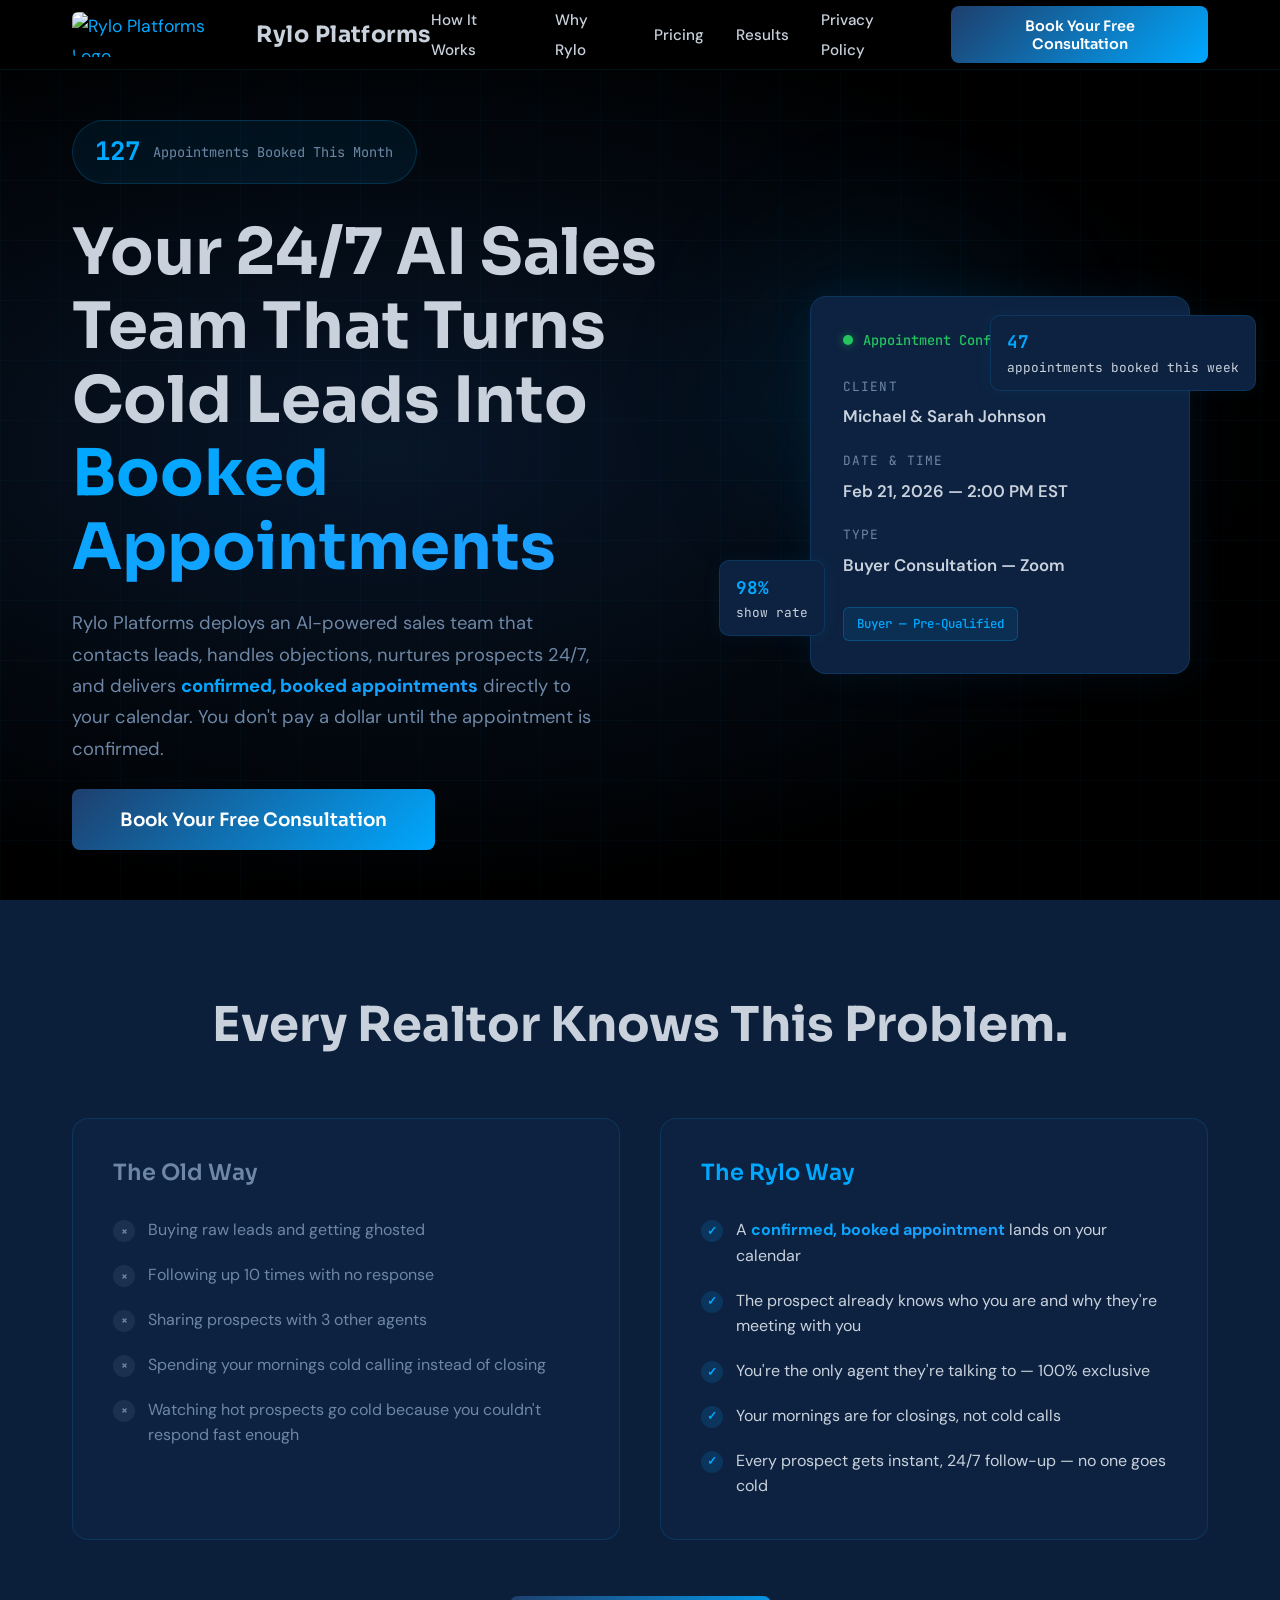
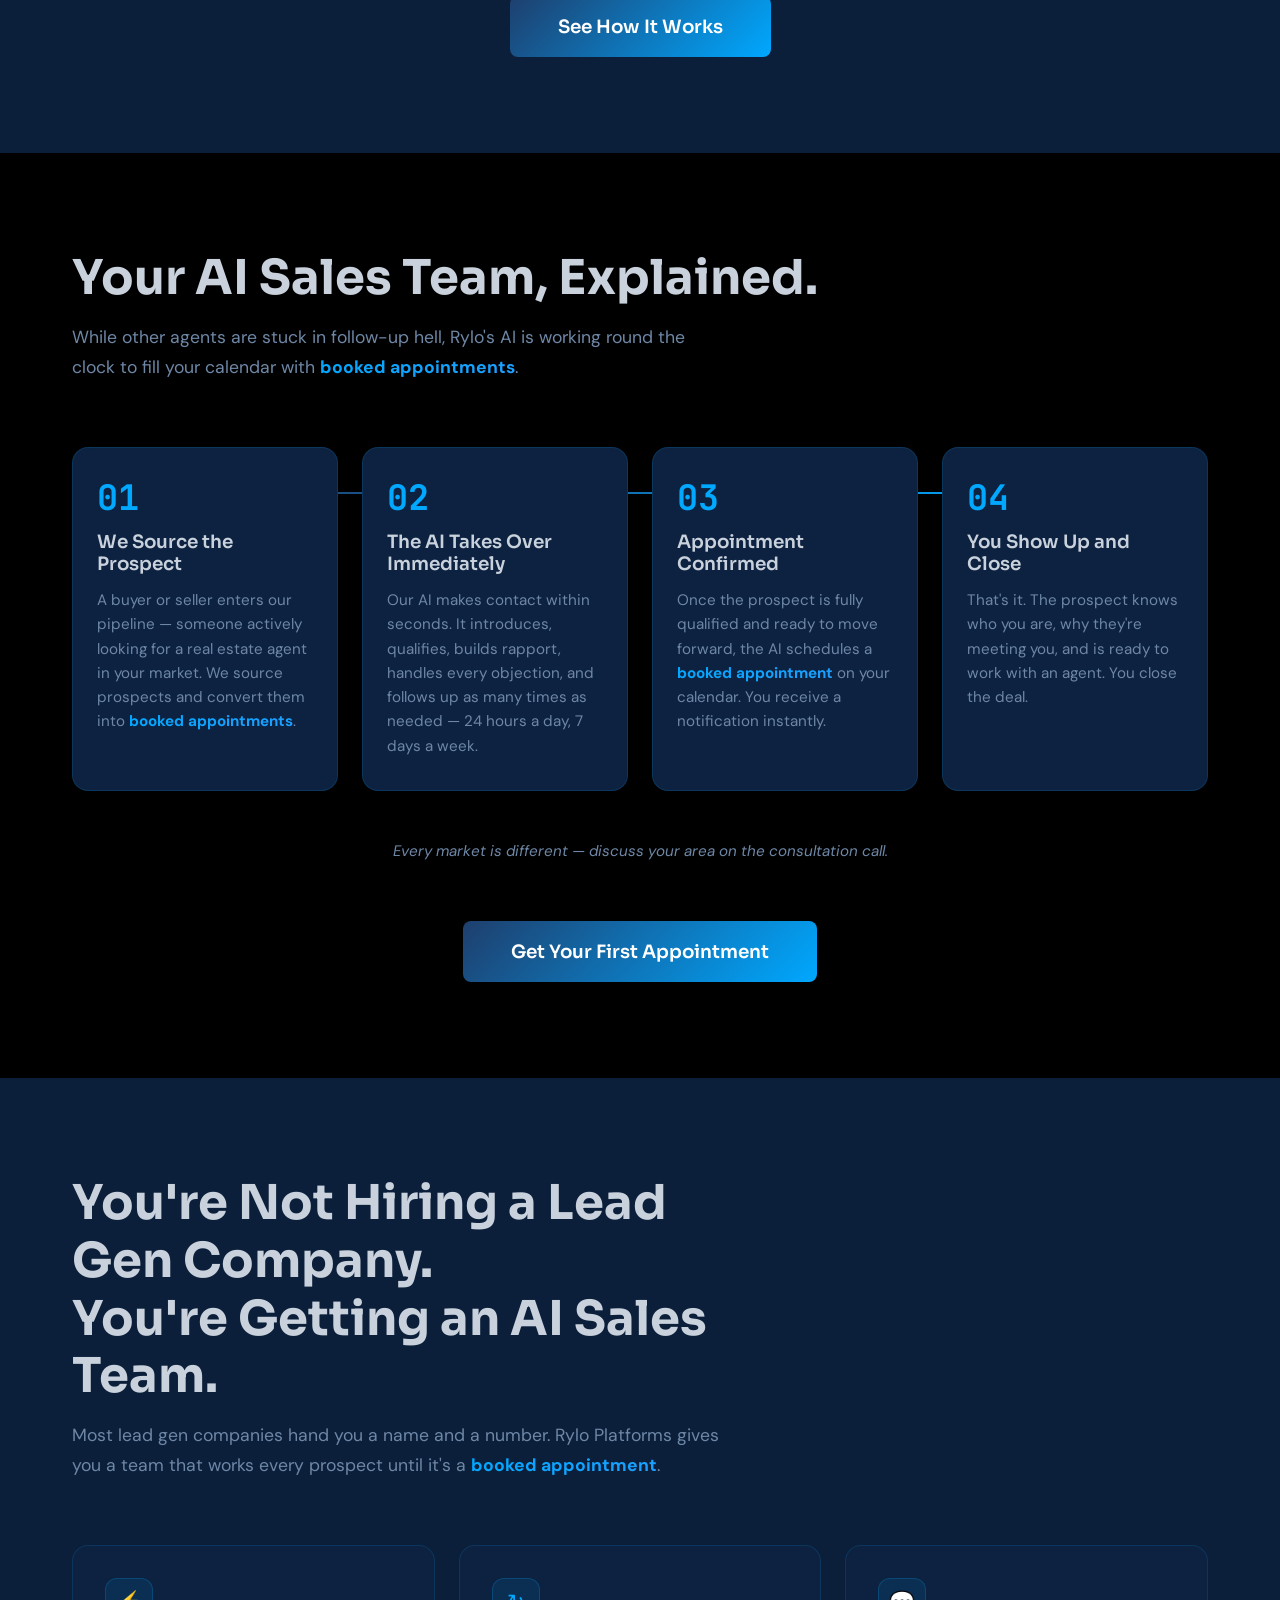
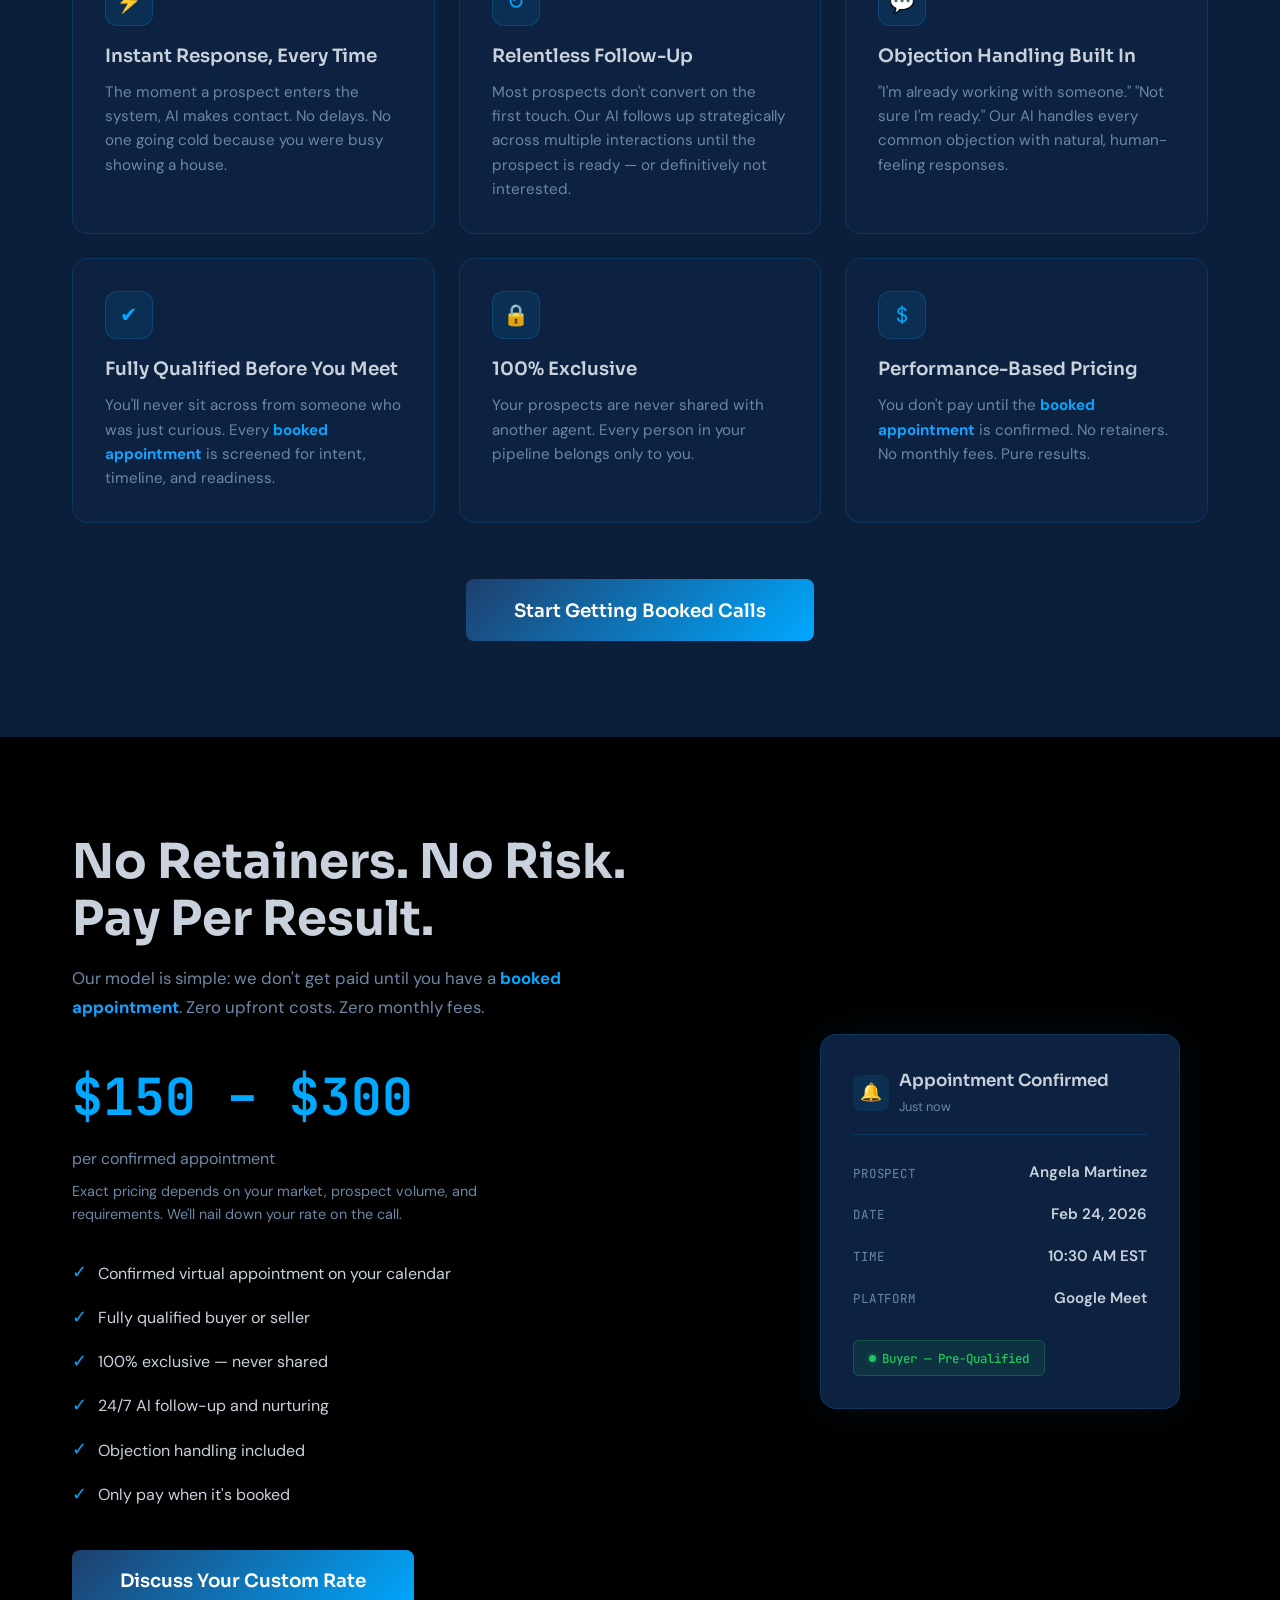
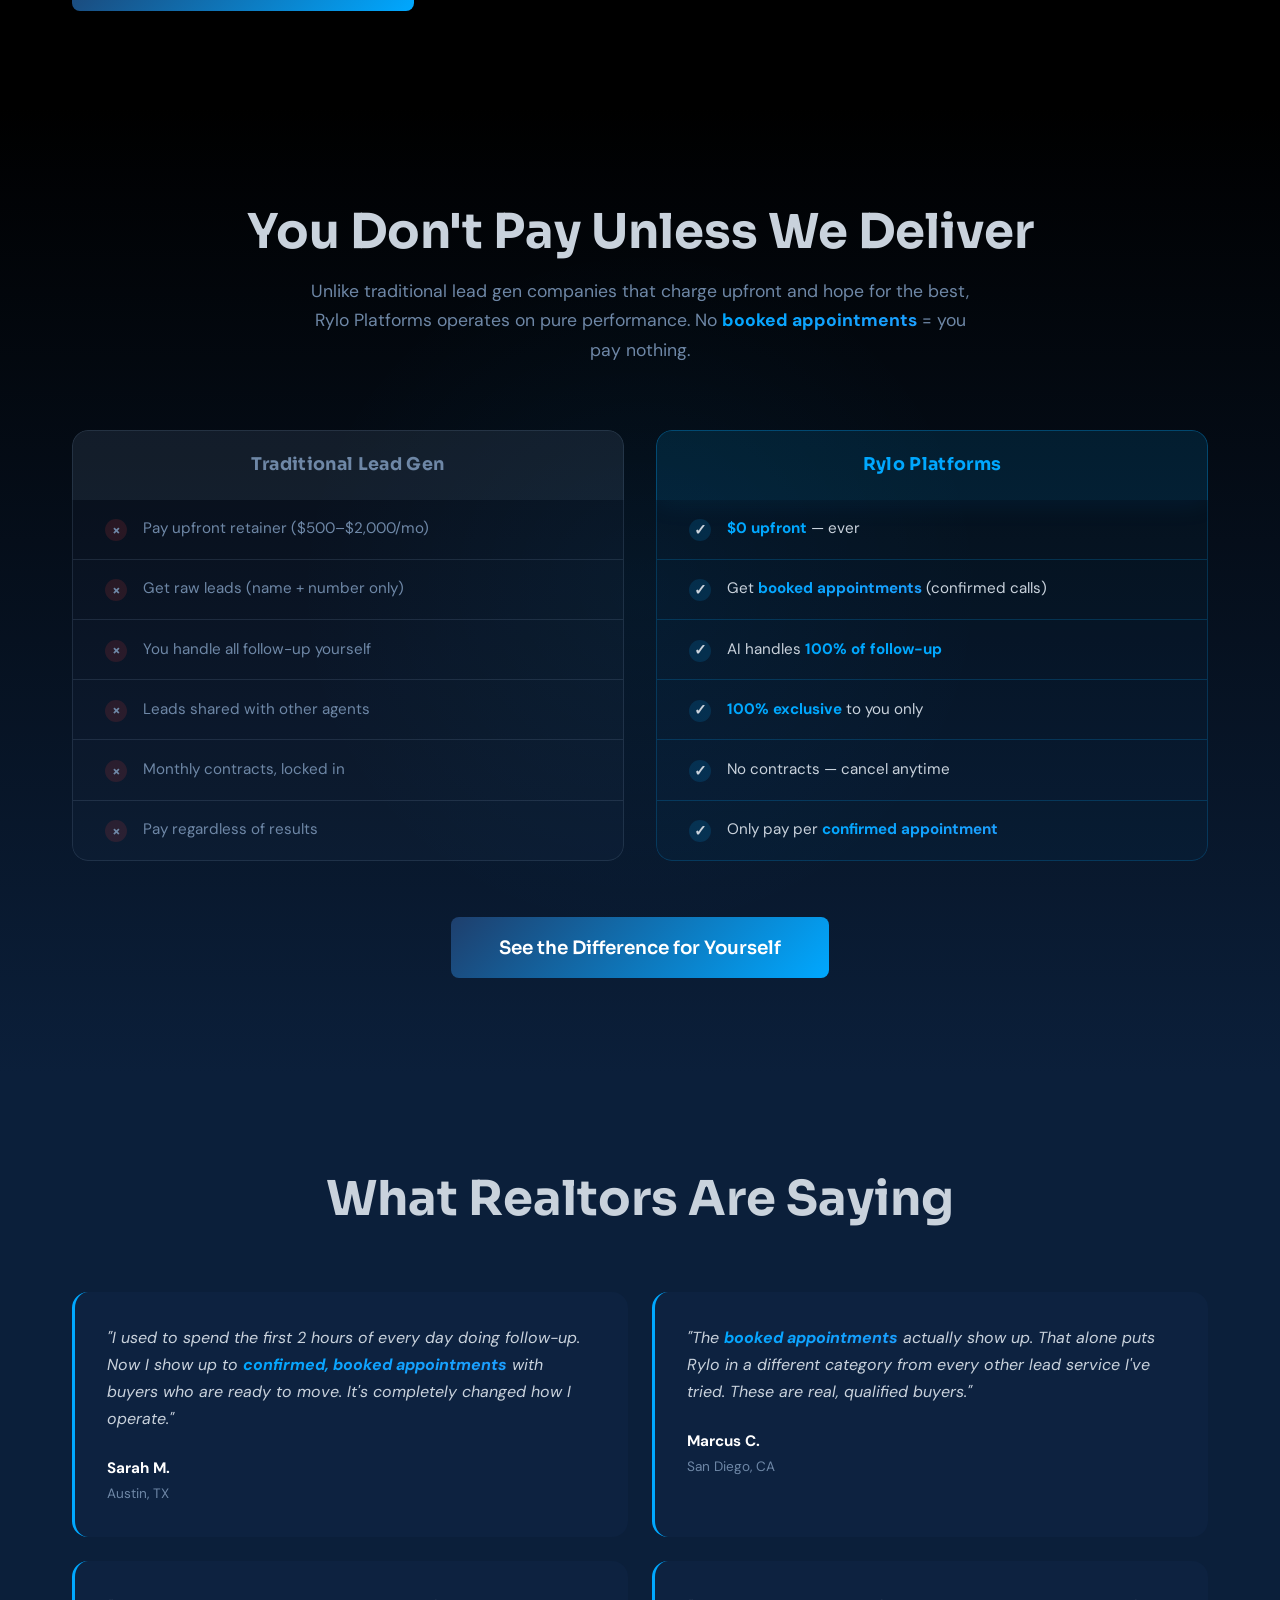
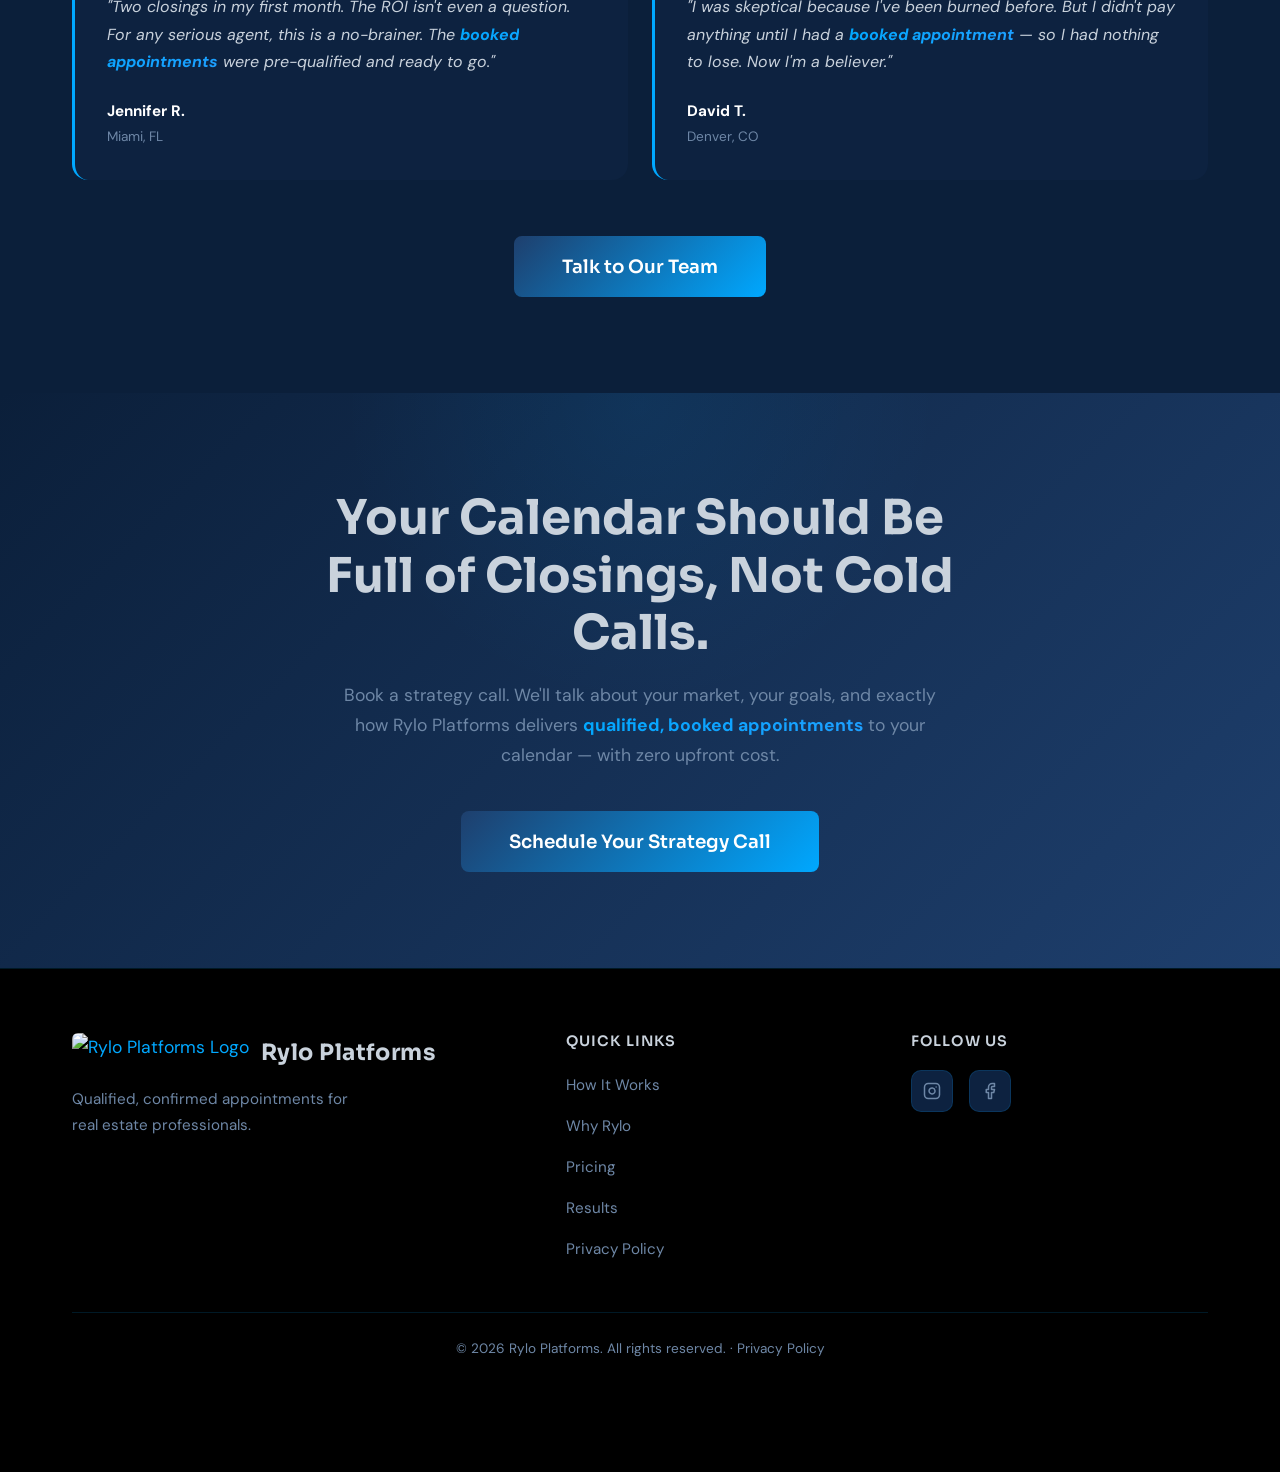
==== commit 82ec187e: "Add LeadConnector chat widget to homepage and Privacy Policy page Co-Authored-By: Claude Opus 5.5 <n" ====
--- a/index.html
+++ b/index.html
@@ -294,70 +294,6 @@
     .sticky-bar .btn-primary { padding: 0.7rem 1.8rem; font-size: 0.9rem; white-space: nowrap; }
 
     /* ===========================================================
-       CALENDLY MODAL
-       =========================================================== */
-    .calendly-modal {
-      position: fixed;
-      top: 0;
-      left: 0;
-      width: 100%;
-      height: 100%;
-      background: rgba(0, 0, 0, 0.85);
-      backdrop-filter: blur(8px);
-      -webkit-backdrop-filter: blur(8px);
-      display: flex;
-      justify-content: center;
-      align-items: center;
-      z-index: 10000;
-      opacity: 0;
-      pointer-events: none;
-      transition: opacity 0.3s ease;
-    }
-
-    .calendly-modal.active {
-      opacity: 1;
-      pointer-events: all;
-    }
-
-    .modal-content {
-      background: #0B1F3A;
-      border-radius: 12px;
-      border: 1px solid rgba(0, 168, 255, 0.3);
-      padding: 2rem;
-      max-width: 1000px;
-      width: 90%;
-      position: relative;
-      box-shadow: 0 20px 60px rgba(0, 168, 255, 0.2);
-      max-height: 90vh;
-      overflow: hidden;
-    }
-
-    .modal-close {
-      position: absolute;
-      top: 1rem;
-      right: 1rem;
-      background: transparent;
-      border: none;
-      color: var(--silver);
-      font-size: 2rem;
-      cursor: pointer;
-      z-index: 10;
-      transition: color 0.3s ease;
-      line-height: 1;
-    }
-
-    .modal-close:hover { color: var(--electric); }
-
-    .calendly-embed-container {
-      width: 100%;
-      height: 700px;
-      overflow: hidden;
-      border-radius: 8px;
-    }
-
-    .calendly-embed-container iframe { display: block; }
-
-    /* ===========================================================
        SCROLL ANIMATION UTILITY
        =========================================================== */
     .reveal {
@@ -1265,10 +1201,7 @@
       .appointment-card { max-width: 100%; }
       .pricing-mock-card { max-width: 100%; }
 
-      .modal-content { padding: 1.2rem; }
-      .calendly-embed-container { height: 500px; }
-
-      .stat-badge { flex-direction: column; text-align: center; gap: 0.3rem; }
+.stat-badge { flex-direction: column; text-align: center; gap: 0.3rem; }
     }
   </style>
 </head>
@@ -1294,6 +1227,7 @@
             <li><a href="#why-rylo">Why Rylo</a></li>
             <li><a href="#pricing">Pricing</a></li>
             <li><a href="#results">Results</a></li>
+            <li><a href="/privacy-policy">Privacy Policy</a></li>
           </ul>
         </nav>
         <div class="nav-cta">
@@ -1748,6 +1682,7 @@
             <li><a href="#why-rylo">Why Rylo</a></li>
             <li><a href="#pricing">Pricing</a></li>
             <li><a href="#results">Results</a></li>
+            <li><a href="/privacy-policy">Privacy Policy</a></li>
           </ul>
         </div>
 
@@ -1766,7 +1701,7 @@
       </div>
 
       <div class="footer-bottom">
-        &copy; 2026 Rylo Platforms. All rights reserved.
+        &copy; 2026 Rylo Platforms. All rights reserved. &middot; <a href="/privacy-policy" style="color:var(--bluegray);">Privacy Policy</a>
       </div>
     </div>
   </footer>
@@ -1779,62 +1714,19 @@
     <button class="btn-primary cta-button">Book a Consultation Now</button>
   </div>
 
-  <!-- ============================================================
-       CALENDLY MODAL
-       ============================================================ -->
-  <div class="calendly-modal" id="calendlyModal">
-    <div class="modal-content">
-      <button class="modal-close" id="closeModal">&times;</button>
-      <div class="calendly-embed-container">
-        <iframe
-          src="https://calendly.com/ryloplatforms/30min?month=2026-02&embed=true"
-          width="100%"
-          height="700"
-          frameborder="0">
-        </iframe>
-      </div>
-    </div>
-  </div>
 
   <!-- ============================================================
        JAVASCRIPT
        ============================================================ -->
   <script>
     /* -------------------------------------------------------
-       CALENDLY MODAL
+       CTA BUTTONS → book-a-call page
        ------------------------------------------------------- */
-    (function () {
-      var modal   = document.getElementById('calendlyModal');
-      var closeBtn = document.getElementById('closeModal');
-      var allCTAs  = document.querySelectorAll('.cta-button');
-
-      function openModal() {
-        modal.classList.add('active');
-        document.body.style.overflow = 'hidden';
-      }
-
-      function closeModal() {
-        modal.classList.remove('active');
-        document.body.style.overflow = '';
-      }
-
-      allCTAs.forEach(function (btn) {
-        btn.addEventListener('click', function (e) {
-          e.preventDefault();
-          openModal();
-        });
+    document.querySelectorAll('.cta-button').forEach(function(btn) {
+      btn.addEventListener('click', function() {
+        window.location.href = '/bookad';
       });
-
-      closeBtn.addEventListener('click', closeModal);
-
-      modal.addEventListener('click', function (e) {
-        if (e.target === modal) closeModal();
-      });
-
-      document.addEventListener('keydown', function (e) {
-        if (e.key === 'Escape') closeModal();
-      });
-    })();
+    });
 
     /* -------------------------------------------------------
        STICKY BAR — show only after hero section
@@ -1949,5 +1841,8 @@
     })();
   </script>
 
+  <!-- LeadConnector chat widget -->
+  <script src="https://widgets.leadconnectorhq.com/loader.js" data-resources-url="https://widgets.leadconnectorhq.com/chat-widget/loader.js" data-widget-id="6b00e9d31ac0b6fa595ff42b"></script>
+
 </body>
 </html>
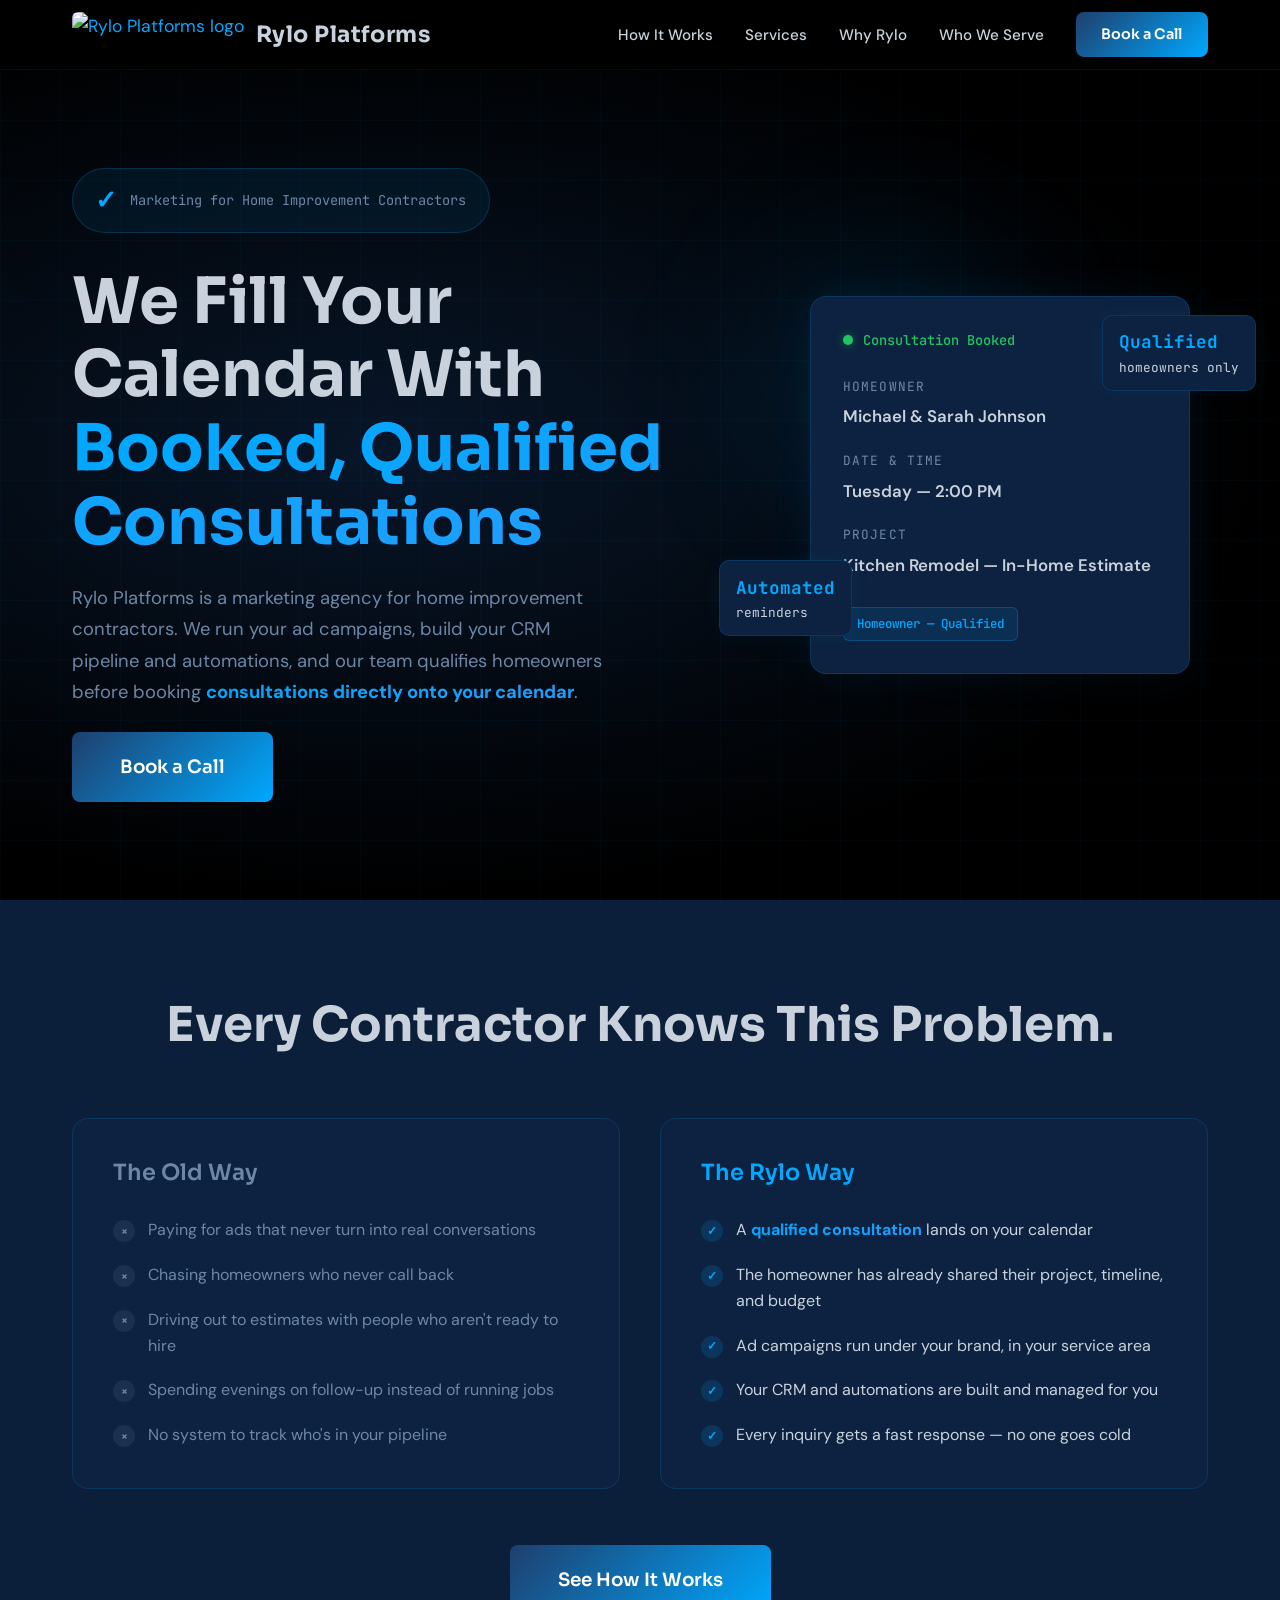
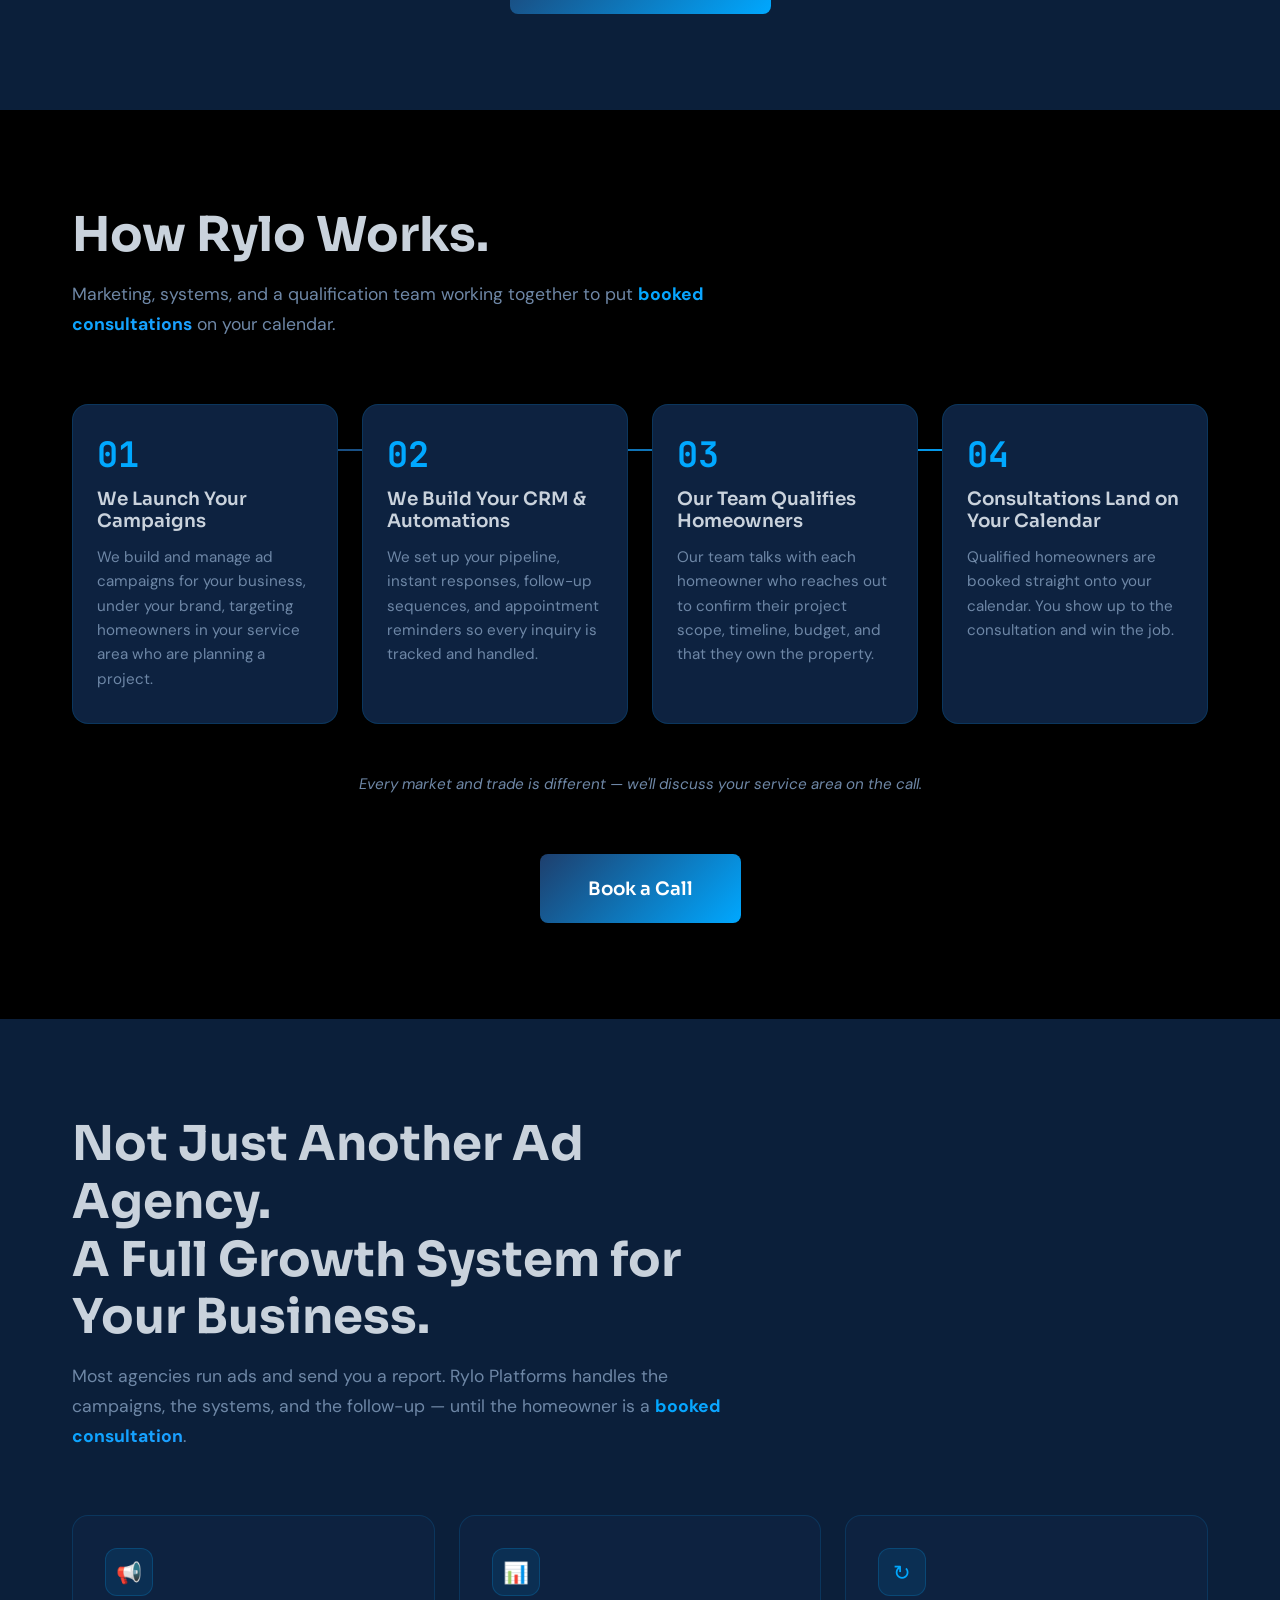
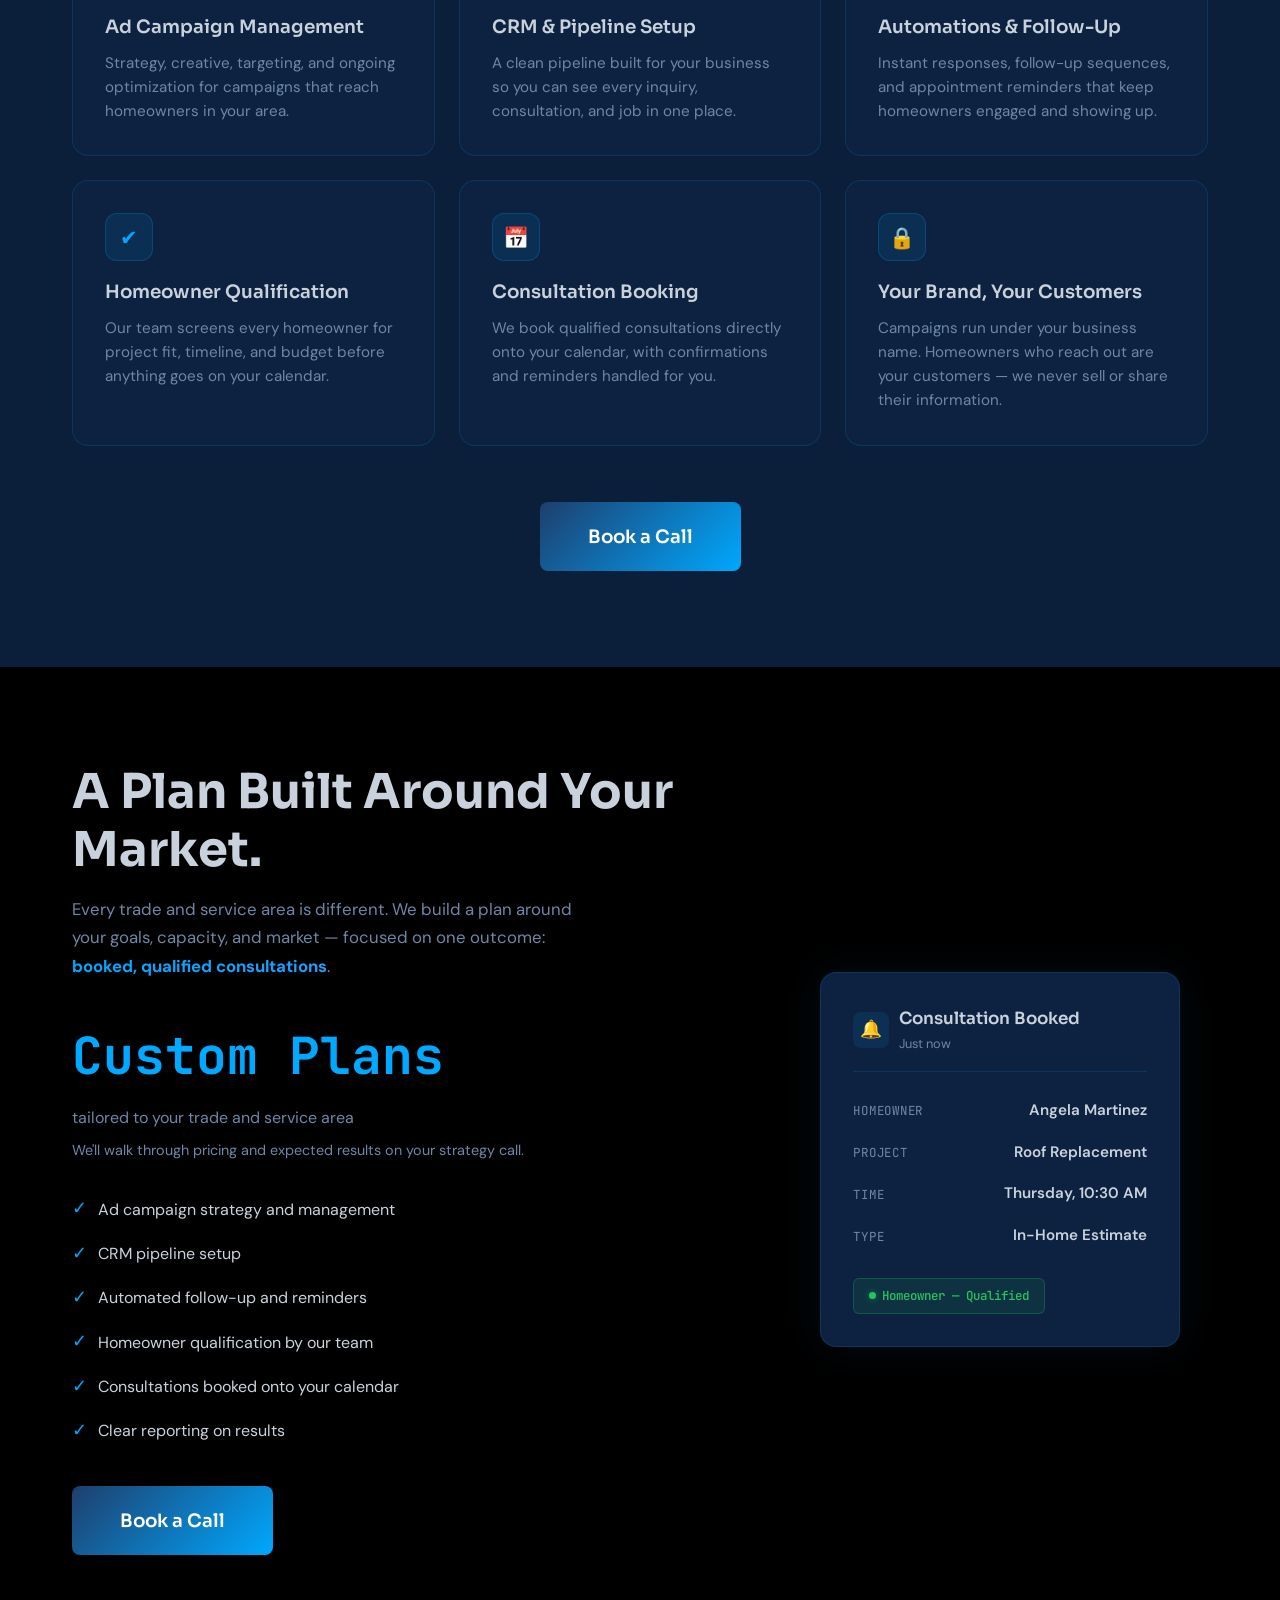
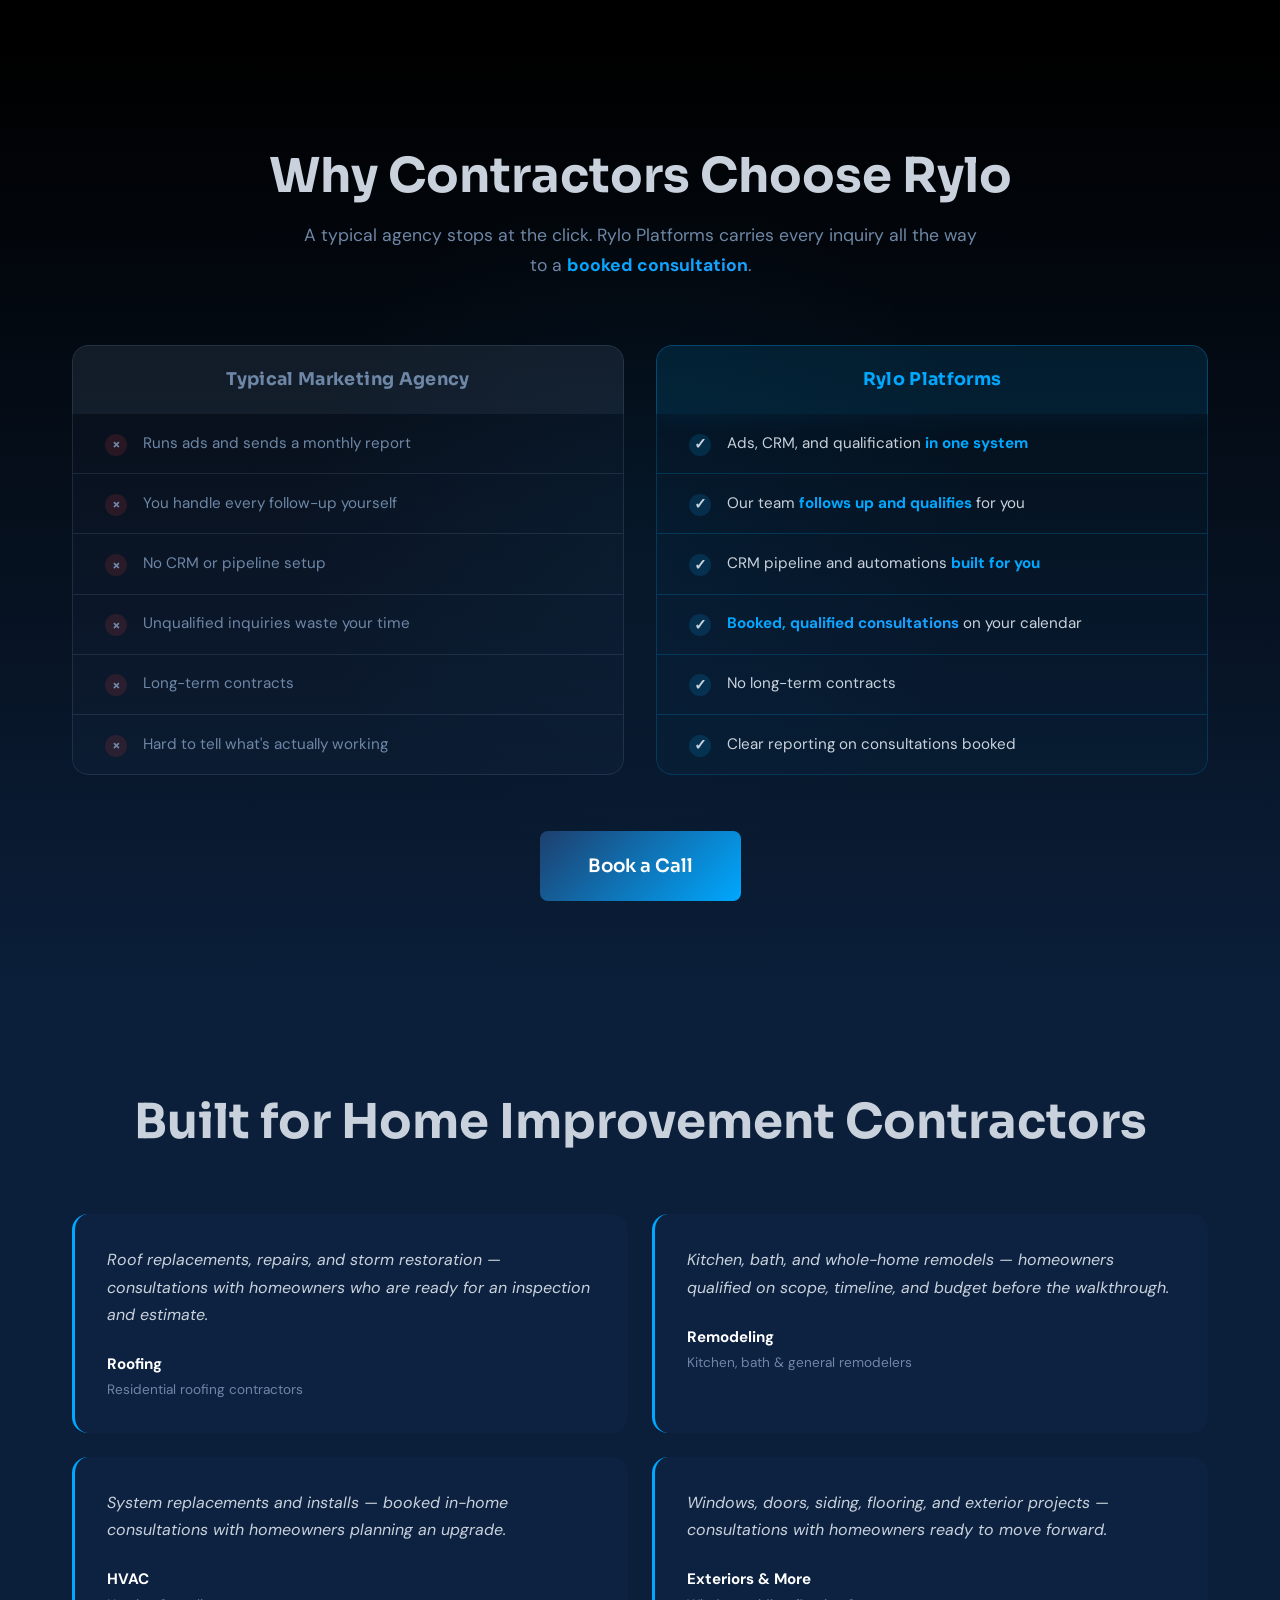
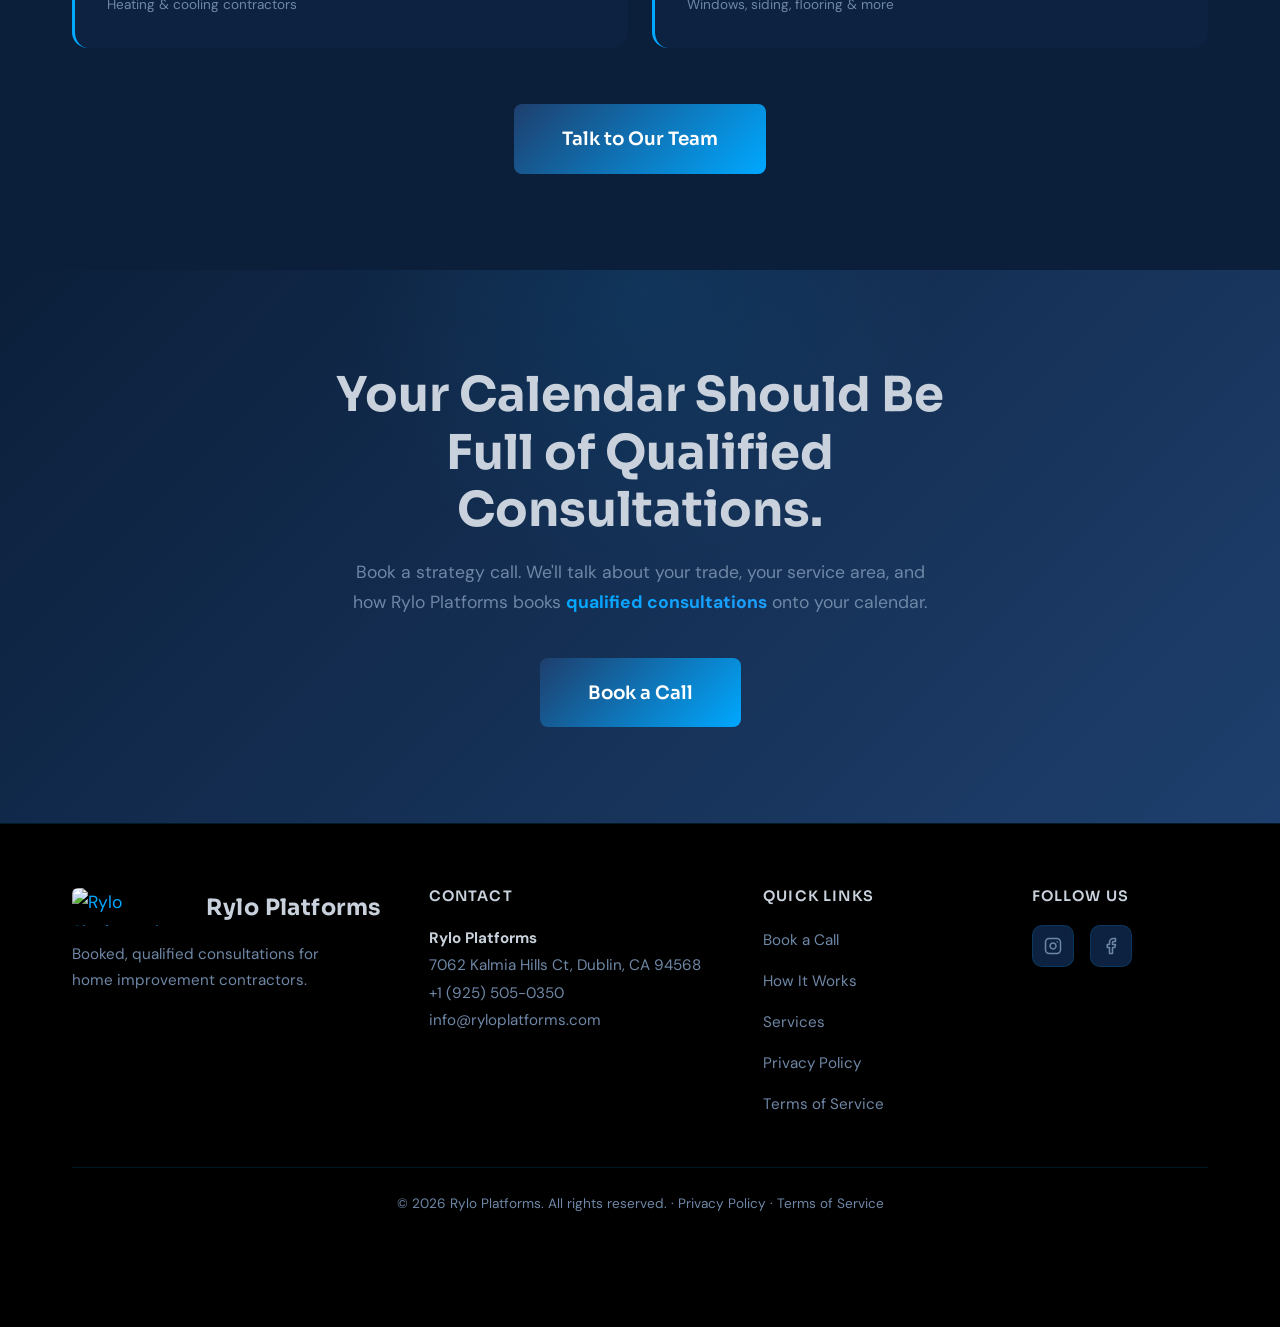
==== commit c2697d18: "A2P 10DLC compliance: /book calendar, legal pages, footer, copy cleanup - Remove custom booking form" ====
--- a/index.html
+++ b/index.html
@@ -3,8 +3,8 @@
 <head>
   <meta charset="UTF-8">
   <meta name="viewport" content="width=device-width, initial-scale=1.0">
-  <title>Rylo Platforms — AI-Powered Appointments for Realtors</title>
-  <meta name="description" content="Rylo Platforms deploys an AI sales team that books confirmed, exclusive appointments with qualified buyers and sellers — so realtors can focus on closing.">
+  <title>Rylo Platforms — Booked, Qualified Consultations for Home Improvement Contractors</title>
+  <meta name="description" content="Rylo Platforms is a marketing agency for home improvement contractors. We run ad campaigns, build your CRM pipeline and automations, and qualify homeowners before booking consultations onto your calendar.">
 
   <!-- FONTS — Sora (headings), DM Sans (body), JetBrains Mono (accents) -->
   <link rel="preconnect" href="https://fonts.googleapis.com">
@@ -655,7 +655,7 @@
     .section-cta { text-align: center; margin-top: 3.5rem; }
 
     /* ===========================================================
-       SECTION 4: AI SALES TEAM FEATURES
+       SECTION 4: SERVICES
        =========================================================== */
     .ai-features {
       padding: 6rem 0;
@@ -1087,7 +1087,7 @@
 
     .footer-grid {
       display: grid;
-      grid-template-columns: 1.5fr 1fr 1fr;
+      grid-template-columns: 1.4fr 1.3fr 1fr 0.8fr;
       gap: 3rem;
       margin-bottom: 3rem;
     }
@@ -1140,6 +1140,11 @@
       color: var(--electric);
       box-shadow: 0 0 15px rgba(0, 168, 255, 0.15);
     }
+
+    .footer-contact { font-style: normal; color: var(--bluegray); font-size: 0.95rem; line-height: 1.8; }
+    .footer-contact strong { color: var(--silver); }
+    .footer-contact a { color: var(--bluegray); }
+    .footer-contact a:hover { color: var(--electric); }
 
     .footer-bottom {
       border-top: 1px solid var(--border);
@@ -1214,8 +1219,8 @@
     <div class="container">
 
       <!-- Logo LEFT -->
-      <a href="#" class="nav-left">
-        <img src="https://i.imgur.com/97muSNQ.jpeg" alt="Rylo Platforms Logo" class="logo-img">
+      <a href="/" class="nav-left">
+        <img src="https://i.imgur.com/97muSNQ.jpeg" alt="Rylo Platforms logo" class="logo-img">
         <span class="logo-text">Rylo Platforms</span>
       </a>
 
@@ -1224,14 +1229,13 @@
         <nav>
           <ul class="nav-links">
             <li><a href="#how-it-works">How It Works</a></li>
+            <li><a href="#services">Services</a></li>
             <li><a href="#why-rylo">Why Rylo</a></li>
-            <li><a href="#pricing">Pricing</a></li>
-            <li><a href="#results">Results</a></li>
-            <li><a href="/privacy-policy">Privacy Policy</a></li>
+            <li><a href="#who-we-serve">Who We Serve</a></li>
           </ul>
         </nav>
         <div class="nav-cta">
-          <button class="btn-primary cta-button">Book Your Free Consultation</button>
+          <a href="/book" class="btn-primary cta-button">Book a Call</a>
         </div>
       </div>
 
@@ -1244,10 +1248,10 @@
     <!-- Mobile dropdown -->
     <div class="mobile-menu" id="mobile-menu">
       <a href="#how-it-works" class="mobile-link">How It Works</a>
+      <a href="#services" class="mobile-link">Services</a>
       <a href="#why-rylo" class="mobile-link">Why Rylo</a>
-      <a href="#pricing" class="mobile-link">Pricing</a>
-      <a href="#results" class="mobile-link">Results</a>
-      <button class="btn-primary cta-button" style="text-align:center; border:none; width:100%; cursor:pointer;">Book Your Free Consultation</button>
+      <a href="#who-we-serve" class="mobile-link">Who We Serve</a>
+      <a href="/book" class="btn-primary cta-button" style="text-align:center; width:100%;">Book a Call</a>
     </div>
   </header>
 
@@ -1260,48 +1264,47 @@
 
       <div class="hero-content reveal">
 
-        <!-- Live stat badge -->
         <div class="stat-badge">
-          <span class="stat-number" id="appointmentCounter">0</span>
-          <span class="stat-label">Appointments Booked This Month</span>
-        </div>
-
-        <h1>Your 24/7 AI Sales Team That Turns Cold Leads Into <span class="booked-emphasis">Booked Appointments</span></h1>
+          <span class="stat-number">&#10003;</span>
+          <span class="stat-label">Marketing for Home Improvement Contractors</span>
+        </div>
+
+        <h1>We Fill Your Calendar With <span class="booked-emphasis">Booked, Qualified Consultations</span></h1>
 
         <p class="subheadline">
-          Rylo Platforms deploys an AI-powered sales team that contacts leads, handles objections, nurtures prospects 24/7, and delivers
-          <span class="booked-emphasis">confirmed, booked appointments</span> directly to your calendar.
-          You don't pay a dollar until the appointment is confirmed.
+          Rylo Platforms is a marketing agency for home improvement contractors. We run your ad campaigns, build your CRM pipeline and automations,
+          and our team qualifies homeowners before booking
+          <span class="booked-emphasis">consultations directly onto your calendar</span>.
         </p>
 
-        <button class="btn-primary btn-large cta-button">Book Your Free Consultation</button>
+        <a href="/book" class="btn-primary btn-large cta-button">Book a Call</a>
       </div>
 
       <div class="hero-visual reveal">
         <div class="floating-stat stat-1">
-          <span class="stat-num">47</span>
-          appointments booked this week
+          <span class="stat-num">Qualified</span>
+          homeowners only
         </div>
 
         <div class="appointment-card">
           <div class="appointment-card-header">
             <div class="status-dot"></div>
-            <span>Appointment Confirmed</span>
+            <span>Consultation Booked</span>
           </div>
           <div class="appointment-card-body">
-            <div class="appt-label">Client</div>
+            <div class="appt-label">Homeowner</div>
             <div class="appt-value">Michael &amp; Sarah Johnson</div>
             <div class="appt-label">Date &amp; Time</div>
-            <div class="appt-value">Feb 21, 2026 — 2:00 PM EST</div>
-            <div class="appt-label">Type</div>
-            <div class="appt-value">Buyer Consultation — Zoom</div>
-            <div class="appointment-card-badge">Buyer — Pre-Qualified</div>
+            <div class="appt-value">Tuesday — 2:00 PM</div>
+            <div class="appt-label">Project</div>
+            <div class="appt-value">Kitchen Remodel — In-Home Estimate</div>
+            <div class="appointment-card-badge">Homeowner — Qualified</div>
           </div>
         </div>
 
         <div class="floating-stat stat-2">
-          <span class="stat-num">98%</span>
-          show rate
+          <span class="stat-num">Automated</span>
+          reminders
         </div>
       </div>
 
@@ -1314,7 +1317,7 @@
   <section class="problem-solution" id="problem-solution">
     <div class="container">
       <div class="section-header reveal">
-        <h2>Every Realtor Knows This Problem.</h2>
+        <h2>Every Contractor Knows This Problem.</h2>
       </div>
 
       <div class="ps-grid">
@@ -1323,11 +1326,11 @@
             <h3>The Old Way</h3>
           </div>
           <ul>
-            <li><span class="ps-icon">&times;</span><span>Buying raw leads and getting ghosted</span></li>
-            <li><span class="ps-icon">&times;</span><span>Following up 10 times with no response</span></li>
-            <li><span class="ps-icon">&times;</span><span>Sharing prospects with 3 other agents</span></li>
-            <li><span class="ps-icon">&times;</span><span>Spending your mornings cold calling instead of closing</span></li>
-            <li><span class="ps-icon">&times;</span><span>Watching hot prospects go cold because you couldn't respond fast enough</span></li>
+            <li><span class="ps-icon">&times;</span><span>Paying for ads that never turn into real conversations</span></li>
+            <li><span class="ps-icon">&times;</span><span>Chasing homeowners who never call back</span></li>
+            <li><span class="ps-icon">&times;</span><span>Driving out to estimates with people who aren't ready to hire</span></li>
+            <li><span class="ps-icon">&times;</span><span>Spending evenings on follow-up instead of running jobs</span></li>
+            <li><span class="ps-icon">&times;</span><span>No system to track who's in your pipeline</span></li>
           </ul>
         </div>
 
@@ -1336,17 +1339,17 @@
             <h3>The Rylo Way</h3>
           </div>
           <ul>
-            <li><span class="ps-icon">&#10003;</span><span>A <span class="booked-emphasis">confirmed, booked appointment</span> lands on your calendar</span></li>
-            <li><span class="ps-icon">&#10003;</span><span>The prospect already knows who you are and why they're meeting with you</span></li>
-            <li><span class="ps-icon">&#10003;</span><span>You're the only agent they're talking to — 100% exclusive</span></li>
-            <li><span class="ps-icon">&#10003;</span><span>Your mornings are for closings, not cold calls</span></li>
-            <li><span class="ps-icon">&#10003;</span><span>Every prospect gets instant, 24/7 follow-up — no one goes cold</span></li>
+            <li><span class="ps-icon">&#10003;</span><span>A <span class="booked-emphasis">qualified consultation</span> lands on your calendar</span></li>
+            <li><span class="ps-icon">&#10003;</span><span>The homeowner has already shared their project, timeline, and budget</span></li>
+            <li><span class="ps-icon">&#10003;</span><span>Ad campaigns run under your brand, in your service area</span></li>
+            <li><span class="ps-icon">&#10003;</span><span>Your CRM and automations are built and managed for you</span></li>
+            <li><span class="ps-icon">&#10003;</span><span>Every inquiry gets a fast response — no one goes cold</span></li>
           </ul>
         </div>
       </div>
 
       <div class="ps-cta reveal">
-        <button class="btn-primary btn-large cta-button">See How It Works</button>
+        <a href="#how-it-works" class="btn-primary btn-large">See How It Works</a>
       </div>
     </div>
   </section>
@@ -1357,131 +1360,130 @@
   <section class="how-it-works" id="how-it-works">
     <div class="container">
       <div class="section-header reveal">
-        <h2>Your AI Sales Team, Explained.</h2>
+        <h2>How Rylo Works.</h2>
       </div>
       <p class="section-subheadline reveal">
-        While other agents are stuck in follow-up hell, Rylo's AI is working round the clock to fill your calendar with
-        <span class="booked-emphasis">booked appointments</span>.
+        Marketing, systems, and a qualification team working together to put
+        <span class="booked-emphasis">booked consultations</span> on your calendar.
       </p>
 
       <div class="steps-grid">
         <div class="step-card reveal">
           <div class="step-number">01</div>
-          <h3>We Source the Prospect</h3>
-          <p>A buyer or seller enters our pipeline — someone actively looking for a real estate agent in your market. We source prospects and convert them into <span class="booked-emphasis">booked appointments</span>.</p>
+          <h3>We Launch Your Campaigns</h3>
+          <p>We build and manage ad campaigns for your business, under your brand, targeting homeowners in your service area who are planning a project.</p>
         </div>
 
         <div class="step-card reveal">
           <div class="step-number">02</div>
-          <h3>The AI Takes Over Immediately</h3>
-          <p>Our AI makes contact within seconds. It introduces, qualifies, builds rapport, handles every objection, and follows up as many times as needed — 24 hours a day, 7 days a week.</p>
+          <h3>We Build Your CRM &amp; Automations</h3>
+          <p>We set up your pipeline, instant responses, follow-up sequences, and appointment reminders so every inquiry is tracked and handled.</p>
         </div>
 
         <div class="step-card reveal">
           <div class="step-number">03</div>
-          <h3>Appointment Confirmed</h3>
-          <p>Once the prospect is fully qualified and ready to move forward, the AI schedules a <span class="booked-emphasis">booked appointment</span> on your calendar. You receive a notification instantly.</p>
+          <h3>Our Team Qualifies Homeowners</h3>
+          <p>Our team talks with each homeowner who reaches out to confirm their project scope, timeline, budget, and that they own the property.</p>
         </div>
 
         <div class="step-card reveal">
           <div class="step-number">04</div>
-          <h3>You Show Up and Close</h3>
-          <p>That's it. The prospect knows who you are, why they're meeting you, and is ready to work with an agent. You close the deal.</p>
-        </div>
-      </div>
-
-      <p class="section-note reveal">Every market is different — discuss your area on the consultation call.</p>
+          <h3>Consultations Land on Your Calendar</h3>
+          <p>Qualified homeowners are booked straight onto your calendar. You show up to the consultation and win the job.</p>
+        </div>
+      </div>
+
+      <p class="section-note reveal">Every market and trade is different — we'll discuss your service area on the call.</p>
 
       <div class="section-cta reveal">
-        <button class="btn-primary btn-large cta-button">Get Your First Appointment</button>
+        <a href="/book" class="btn-primary btn-large cta-button">Book a Call</a>
       </div>
     </div>
   </section>
 
   <!-- ============================================================
-       SECTION 4: AI SALES TEAM FEATURES
+       SECTION 4: SERVICES
        ============================================================ -->
-  <section class="ai-features" id="features">
+  <section class="ai-features" id="services">
     <div class="container">
       <div class="section-header reveal">
-        <h2>You're Not Hiring a Lead Gen Company.<br>You're Getting an AI Sales Team.</h2>
+        <h2>Not Just Another Ad Agency.<br>A Full Growth System for Your Business.</h2>
       </div>
       <p class="section-subheadline reveal">
-        Most lead gen companies hand you a name and a number. Rylo Platforms gives you a team that works every prospect until it's a
-        <span class="booked-emphasis">booked appointment</span>.
+        Most agencies run ads and send you a report. Rylo Platforms handles the campaigns, the systems, and the follow-up — until the homeowner is a
+        <span class="booked-emphasis">booked consultation</span>.
       </p>
 
       <div class="features-grid">
         <div class="feature-card reveal">
-          <div class="feature-icon">&#9889;</div>
-          <h3>Instant Response, Every Time</h3>
-          <p>The moment a prospect enters the system, AI makes contact. No delays. No one going cold because you were busy showing a house.</p>
+          <div class="feature-icon">&#128226;</div>
+          <h3>Ad Campaign Management</h3>
+          <p>Strategy, creative, targeting, and ongoing optimization for campaigns that reach homeowners in your area.</p>
+        </div>
+
+        <div class="feature-card reveal">
+          <div class="feature-icon">&#128202;</div>
+          <h3>CRM &amp; Pipeline Setup</h3>
+          <p>A clean pipeline built for your business so you can see every inquiry, consultation, and job in one place.</p>
         </div>
 
         <div class="feature-card reveal">
           <div class="feature-icon">&#8635;</div>
-          <h3>Relentless Follow-Up</h3>
-          <p>Most prospects don't convert on the first touch. Our AI follows up strategically across multiple interactions until the prospect is ready — or definitively not interested.</p>
-        </div>
-
-        <div class="feature-card reveal">
-          <div class="feature-icon">&#128172;</div>
-          <h3>Objection Handling Built In</h3>
-          <p>"I'm already working with someone." "Not sure I'm ready." Our AI handles every common objection with natural, human-feeling responses.</p>
+          <h3>Automations &amp; Follow-Up</h3>
+          <p>Instant responses, follow-up sequences, and appointment reminders that keep homeowners engaged and showing up.</p>
         </div>
 
         <div class="feature-card reveal">
           <div class="feature-icon">&#10004;</div>
-          <h3>Fully Qualified Before You Meet</h3>
-          <p>You'll never sit across from someone who was just curious. Every <span class="booked-emphasis">booked appointment</span> is screened for intent, timeline, and readiness.</p>
+          <h3>Homeowner Qualification</h3>
+          <p>Our team screens every homeowner for project fit, timeline, and budget before anything goes on your calendar.</p>
+        </div>
+
+        <div class="feature-card reveal">
+          <div class="feature-icon">&#128197;</div>
+          <h3>Consultation Booking</h3>
+          <p>We book qualified consultations directly onto your calendar, with confirmations and reminders handled for you.</p>
         </div>
 
         <div class="feature-card reveal">
           <div class="feature-icon">&#128274;</div>
-          <h3>100% Exclusive</h3>
-          <p>Your prospects are never shared with another agent. Every person in your pipeline belongs only to you.</p>
-        </div>
-
-        <div class="feature-card reveal">
-          <div class="feature-icon">&#36;</div>
-          <h3>Performance-Based Pricing</h3>
-          <p>You don't pay until the <span class="booked-emphasis">booked appointment</span> is confirmed. No retainers. No monthly fees. Pure results.</p>
+          <h3>Your Brand, Your Customers</h3>
+          <p>Campaigns run under your business name. Homeowners who reach out are your customers — we never sell or share their information.</p>
         </div>
       </div>
 
       <div class="section-cta reveal">
-        <button class="btn-primary btn-large cta-button">Start Getting Booked Calls</button>
+        <a href="/book" class="btn-primary btn-large cta-button">Book a Call</a>
       </div>
     </div>
   </section>
 
   <!-- ============================================================
-       SECTION 5: PRICING
+       SECTION 5: PLANS
        ============================================================ -->
   <section class="pricing" id="pricing">
     <div class="container">
       <div class="pricing-content reveal">
-        <h2>No Retainers. No Risk. Pay Per Result.</h2>
+        <h2>A Plan Built Around Your Market.</h2>
         <p class="pricing-sub">
-          Our model is simple: we don't get paid until you have a
-          <span class="booked-emphasis">booked appointment</span>.
-          Zero upfront costs. Zero monthly fees.
+          Every trade and service area is different. We build a plan around your goals, capacity, and market — focused on one outcome:
+          <span class="booked-emphasis">booked, qualified consultations</span>.
         </p>
 
-        <div class="price-tag">$150 – $300</div>
-        <div class="price-label">per confirmed appointment</div>
-        <p class="price-note">Exact pricing depends on your market, prospect volume, and requirements. We'll nail down your rate on the call.</p>
+        <div class="price-tag">Custom Plans</div>
+        <div class="price-label">tailored to your trade and service area</div>
+        <p class="price-note">We'll walk through pricing and expected results on your strategy call.</p>
 
         <ul class="included-list">
-          <li><span class="check">&#10003;</span> Confirmed virtual appointment on your calendar</li>
-          <li><span class="check">&#10003;</span> Fully qualified buyer or seller</li>
-          <li><span class="check">&#10003;</span> 100% exclusive — never shared</li>
-          <li><span class="check">&#10003;</span> 24/7 AI follow-up and nurturing</li>
-          <li><span class="check">&#10003;</span> Objection handling included</li>
-          <li><span class="check">&#10003;</span> Only pay when it's booked</li>
+          <li><span class="check">&#10003;</span> Ad campaign strategy and management</li>
+          <li><span class="check">&#10003;</span> CRM pipeline setup</li>
+          <li><span class="check">&#10003;</span> Automated follow-up and reminders</li>
+          <li><span class="check">&#10003;</span> Homeowner qualification by our team</li>
+          <li><span class="check">&#10003;</span> Consultations booked onto your calendar</li>
+          <li><span class="check">&#10003;</span> Clear reporting on results</li>
         </ul>
 
-        <button class="btn-primary btn-large cta-button">Discuss Your Custom Rate</button>
+        <a href="/book" class="btn-primary btn-large cta-button">Book a Call</a>
       </div>
 
       <div class="pricing-visual reveal">
@@ -1489,31 +1491,31 @@
           <div class="mock-header">
             <div class="bell-icon">&#128276;</div>
             <div>
-              <div class="mock-title">Appointment Confirmed</div>
+              <div class="mock-title">Consultation Booked</div>
               <div class="mock-time">Just now</div>
             </div>
           </div>
 
           <div class="mock-row">
-            <span class="mock-label">Prospect</span>
+            <span class="mock-label">Homeowner</span>
             <span class="mock-value">Angela Martinez</span>
           </div>
           <div class="mock-row">
-            <span class="mock-label">Date</span>
-            <span class="mock-value">Feb 24, 2026</span>
+            <span class="mock-label">Project</span>
+            <span class="mock-value">Roof Replacement</span>
           </div>
           <div class="mock-row">
             <span class="mock-label">Time</span>
-            <span class="mock-value">10:30 AM EST</span>
+            <span class="mock-value">Thursday, 10:30 AM</span>
           </div>
           <div class="mock-row">
-            <span class="mock-label">Platform</span>
-            <span class="mock-value">Google Meet</span>
+            <span class="mock-label">Type</span>
+            <span class="mock-value">In-Home Estimate</span>
           </div>
 
           <div class="mock-badge">
             <span class="dot"></span>
-            Buyer — Pre-Qualified
+            Homeowner — Qualified
           </div>
         </div>
       </div>
@@ -1521,142 +1523,104 @@
   </section>
 
   <!-- ============================================================
-       NEW SECTION: PERFORMANCE-BASED DIFFERENCE
+       SECTION 6: WHY RYLO
        ============================================================ -->
   <section class="performance" id="why-rylo">
     <div class="container">
       <div class="section-header reveal">
-        <h2>You Don't Pay Unless We Deliver</h2>
+        <h2>Why Contractors Choose Rylo</h2>
       </div>
       <p class="section-subheadline reveal">
-        Unlike traditional lead gen companies that charge upfront and hope for the best, Rylo Platforms operates on pure performance.
-        No <span class="booked-emphasis">booked appointments</span> = you pay nothing.
+        A typical agency stops at the click. Rylo Platforms carries every inquiry all the way to a
+        <span class="booked-emphasis">booked consultation</span>.
       </p>
 
       <div class="comparison-table reveal">
 
-        <!-- Traditional column -->
         <div class="comparison-col traditional">
-          <div class="comparison-col-header">Traditional Lead Gen</div>
+          <div class="comparison-col-header">Typical Marketing Agency</div>
           <div class="comparison-rows">
-            <div class="comparison-row">
-              <span class="comparison-icon">&times;</span>
-              <span>Pay upfront retainer ($500–$2,000/mo)</span>
-            </div>
-            <div class="comparison-row">
-              <span class="comparison-icon">&times;</span>
-              <span>Get raw leads (name + number only)</span>
-            </div>
-            <div class="comparison-row">
-              <span class="comparison-icon">&times;</span>
-              <span>You handle all follow-up yourself</span>
-            </div>
-            <div class="comparison-row">
-              <span class="comparison-icon">&times;</span>
-              <span>Leads shared with other agents</span>
-            </div>
-            <div class="comparison-row">
-              <span class="comparison-icon">&times;</span>
-              <span>Monthly contracts, locked in</span>
-            </div>
-            <div class="comparison-row">
-              <span class="comparison-icon">&times;</span>
-              <span>Pay regardless of results</span>
-            </div>
+            <div class="comparison-row"><span class="comparison-icon">&times;</span><span>Runs ads and sends a monthly report</span></div>
+            <div class="comparison-row"><span class="comparison-icon">&times;</span><span>You handle every follow-up yourself</span></div>
+            <div class="comparison-row"><span class="comparison-icon">&times;</span><span>No CRM or pipeline setup</span></div>
+            <div class="comparison-row"><span class="comparison-icon">&times;</span><span>Unqualified inquiries waste your time</span></div>
+            <div class="comparison-row"><span class="comparison-icon">&times;</span><span>Long-term contracts</span></div>
+            <div class="comparison-row"><span class="comparison-icon">&times;</span><span>Hard to tell what's actually working</span></div>
           </div>
         </div>
 
-        <!-- Rylo column -->
         <div class="comparison-col rylo">
           <div class="comparison-col-header">Rylo Platforms</div>
           <div class="comparison-rows">
-            <div class="comparison-row">
-              <span class="comparison-icon">&#10003;</span>
-              <span><strong>$0 upfront</strong> — ever</span>
-            </div>
-            <div class="comparison-row">
-              <span class="comparison-icon">&#10003;</span>
-              <span>Get <span class="booked-emphasis">booked appointments</span> (confirmed calls)</span>
-            </div>
-            <div class="comparison-row">
-              <span class="comparison-icon">&#10003;</span>
-              <span>AI handles <strong>100% of follow-up</strong></span>
-            </div>
-            <div class="comparison-row">
-              <span class="comparison-icon">&#10003;</span>
-              <span><strong>100% exclusive</strong> to you only</span>
-            </div>
-            <div class="comparison-row">
-              <span class="comparison-icon">&#10003;</span>
-              <span>No contracts — cancel anytime</span>
-            </div>
-            <div class="comparison-row">
-              <span class="comparison-icon">&#10003;</span>
-              <span>Only pay per <span class="booked-emphasis">confirmed appointment</span></span>
-            </div>
+            <div class="comparison-row"><span class="comparison-icon">&#10003;</span><span>Ads, CRM, and qualification <strong>in one system</strong></span></div>
+            <div class="comparison-row"><span class="comparison-icon">&#10003;</span><span>Our team <strong>follows up and qualifies</strong> for you</span></div>
+            <div class="comparison-row"><span class="comparison-icon">&#10003;</span><span>CRM pipeline and automations <strong>built for you</strong></span></div>
+            <div class="comparison-row"><span class="comparison-icon">&#10003;</span><span><span class="booked-emphasis">Booked, qualified consultations</span> on your calendar</span></div>
+            <div class="comparison-row"><span class="comparison-icon">&#10003;</span><span>No long-term contracts</span></div>
+            <div class="comparison-row"><span class="comparison-icon">&#10003;</span><span>Clear reporting on consultations booked</span></div>
           </div>
         </div>
 
       </div>
 
       <div class="section-cta reveal">
-        <button class="btn-primary btn-large cta-button">See the Difference for Yourself</button>
+        <a href="/book" class="btn-primary btn-large cta-button">Book a Call</a>
       </div>
     </div>
   </section>
 
   <!-- ============================================================
-       SECTION 6: TESTIMONIALS
+       SECTION 7: WHO WE SERVE
        ============================================================ -->
-  <section class="testimonials" id="results">
+  <section class="testimonials" id="who-we-serve">
     <div class="container">
       <div class="section-header reveal">
-        <h2>What Realtors Are Saying</h2>
+        <h2>Built for Home Improvement Contractors</h2>
       </div>
 
       <div class="testimonials-grid">
         <div class="testimonial-card reveal">
-          <blockquote>"I used to spend the first 2 hours of every day doing follow-up. Now I show up to <span class="booked-emphasis">confirmed, booked appointments</span> with buyers who are ready to move. It's completely changed how I operate."</blockquote>
-          <div class="author">Sarah M.</div>
-          <div class="location">Austin, TX</div>
+          <blockquote>Roof replacements, repairs, and storm restoration — consultations with homeowners who are ready for an inspection and estimate.</blockquote>
+          <div class="author">Roofing</div>
+          <div class="location">Residential roofing contractors</div>
         </div>
 
         <div class="testimonial-card reveal">
-          <blockquote>"The <span class="booked-emphasis">booked appointments</span> actually show up. That alone puts Rylo in a different category from every other lead service I've tried. These are real, qualified buyers."</blockquote>
-          <div class="author">Marcus C.</div>
-          <div class="location">San Diego, CA</div>
+          <blockquote>Kitchen, bath, and whole-home remodels — homeowners qualified on scope, timeline, and budget before the walkthrough.</blockquote>
+          <div class="author">Remodeling</div>
+          <div class="location">Kitchen, bath &amp; general remodelers</div>
         </div>
 
         <div class="testimonial-card reveal">
-          <blockquote>"Two closings in my first month. The ROI isn't even a question. For any serious agent, this is a no-brainer. The <span class="booked-emphasis">booked appointments</span> were pre-qualified and ready to go."</blockquote>
-          <div class="author">Jennifer R.</div>
-          <div class="location">Miami, FL</div>
+          <blockquote>System replacements and installs — booked in-home consultations with homeowners planning an upgrade.</blockquote>
+          <div class="author">HVAC</div>
+          <div class="location">Heating &amp; cooling contractors</div>
         </div>
 
         <div class="testimonial-card reveal">
-          <blockquote>"I was skeptical because I've been burned before. But I didn't pay anything until I had a <span class="booked-emphasis">booked appointment</span> — so I had nothing to lose. Now I'm a believer."</blockquote>
-          <div class="author">David T.</div>
-          <div class="location">Denver, CO</div>
+          <blockquote>Windows, doors, siding, flooring, and exterior projects — consultations with homeowners ready to move forward.</blockquote>
+          <div class="author">Exteriors &amp; More</div>
+          <div class="location">Windows, siding, flooring &amp; more</div>
         </div>
       </div>
 
       <div class="section-cta reveal">
-        <button class="btn-primary btn-large cta-button">Talk to Our Team</button>
+        <a href="/book" class="btn-primary btn-large cta-button">Talk to Our Team</a>
       </div>
     </div>
   </section>
 
   <!-- ============================================================
-       SECTION 7: FINAL CTA
+       SECTION 8: FINAL CTA
        ============================================================ -->
   <section class="final-cta">
     <div class="container reveal">
-      <h2>Your Calendar Should Be Full of Closings, Not Cold Calls.</h2>
+      <h2>Your Calendar Should Be Full of Qualified Consultations.</h2>
       <p class="cta-sub">
-        Book a strategy call. We'll talk about your market, your goals, and exactly how Rylo Platforms delivers
-        <span class="booked-emphasis">qualified, booked appointments</span> to your calendar — with zero upfront cost.
+        Book a strategy call. We'll talk about your trade, your service area, and how Rylo Platforms books
+        <span class="booked-emphasis">qualified consultations</span> onto your calendar.
       </p>
-      <button class="btn-primary btn-large cta-button">Schedule Your Strategy Call</button>
+      <a href="/book" class="btn-primary btn-large cta-button">Book a Call</a>
     </div>
   </section>
 
@@ -1668,21 +1632,31 @@
       <div class="footer-grid">
 
         <div class="footer-brand">
-          <a href="#" class="footer-logo">
-            <img src="https://i.imgur.com/97muSNQ.jpeg" alt="Rylo Platforms Logo" class="logo-img" style="height:38px;">
+          <a href="/" class="footer-logo">
+            <img src="https://i.imgur.com/97muSNQ.jpeg" alt="Rylo Platforms logo" class="logo-img" style="height:38px;">
             <span class="logo-text">Rylo Platforms</span>
           </a>
-          <p class="tagline">Qualified, confirmed appointments for real estate professionals.</p>
+          <p class="tagline">Booked, qualified consultations for home improvement contractors.</p>
+        </div>
+
+        <div class="footer-links">
+          <h4>Contact</h4>
+          <address class="footer-contact">
+            <strong>Rylo Platforms</strong><br>
+            7062 Kalmia Hills Ct, Dublin, CA 94568<br>
+            <a href="tel:+19255050350">+1 (925) 505-0350</a><br>
+            <a href="mailto:info@ryloplatforms.com">info@ryloplatforms.com</a>
+          </address>
         </div>
 
         <div class="footer-links">
           <h4>Quick Links</h4>
           <ul>
+            <li><a href="/book">Book a Call</a></li>
             <li><a href="#how-it-works">How It Works</a></li>
-            <li><a href="#why-rylo">Why Rylo</a></li>
-            <li><a href="#pricing">Pricing</a></li>
-            <li><a href="#results">Results</a></li>
-            <li><a href="/privacy-policy">Privacy Policy</a></li>
+            <li><a href="#services">Services</a></li>
+            <li><a href="/privacy">Privacy Policy</a></li>
+            <li><a href="/terms">Terms of Service</a></li>
           </ul>
         </div>
 
@@ -1701,7 +1675,7 @@
       </div>
 
       <div class="footer-bottom">
-        &copy; 2026 Rylo Platforms. All rights reserved. &middot; <a href="/privacy-policy" style="color:var(--bluegray);">Privacy Policy</a>
+        &copy; 2026 Rylo Platforms. All rights reserved. &middot; <a href="/privacy" style="color:var(--bluegray);">Privacy Policy</a> &middot; <a href="/terms" style="color:var(--bluegray);">Terms of Service</a>
       </div>
     </div>
   </footer>
@@ -1710,8 +1684,8 @@
        STICKY BOTTOM BAR — appears after scrolling past hero
        ============================================================ -->
   <div class="sticky-bar" id="stickyBar">
-    <span class="sticky-bar-text">Your next closing is one appointment away.</span>
-    <button class="btn-primary cta-button">Book a Consultation Now</button>
+    <span class="sticky-bar-text">Your next job is one qualified consultation away.</span>
+    <a href="/book" class="btn-primary cta-button">Book a Call</a>
   </div>
 
 
@@ -1719,15 +1693,6 @@
        JAVASCRIPT
        ============================================================ -->
   <script>
-    /* -------------------------------------------------------
-       CTA BUTTONS → book-a-call page
-       ------------------------------------------------------- */
-    document.querySelectorAll('.cta-button').forEach(function(btn) {
-      btn.addEventListener('click', function() {
-        window.location.href = '/bookad';
-      });
-    });
-
     /* -------------------------------------------------------
        STICKY BAR — show only after hero section
        ------------------------------------------------------- */
@@ -1743,40 +1708,6 @@
           stickyBar.classList.remove('visible');
         }
       }, { passive: true });
-    })();
-
-    /* -------------------------------------------------------
-       APPOINTMENT COUNTER ANIMATION
-       ------------------------------------------------------- */
-    (function () {
-      var target  = 127;
-      var el      = document.getElementById('appointmentCounter');
-      var start   = 0;
-      var duration = 2000;
-      var startTime = null;
-
-      function easeOut(t) { return 1 - Math.pow(1 - t, 3); }
-
-      function step(timestamp) {
-        if (!startTime) startTime = timestamp;
-        var elapsed  = timestamp - startTime;
-        var progress = Math.min(elapsed / duration, 1);
-        el.textContent = Math.floor(easeOut(progress) * target);
-        if (progress < 1) requestAnimationFrame(step);
-        else el.textContent = target;
-      }
-
-      /* Start counter when hero is visible */
-      var observer = new IntersectionObserver(function (entries) {
-        entries.forEach(function (entry) {
-          if (entry.isIntersecting) {
-            requestAnimationFrame(step);
-            observer.disconnect();
-          }
-        });
-      }, { threshold: 0.3 });
-
-      observer.observe(document.getElementById('hero'));
     })();
 
     /* -------------------------------------------------------
@@ -1841,7 +1772,7 @@
     })();
   </script>
 
-  <!-- LeadConnector chat widget -->
+  <!-- LeadConnector chat widget (the ONLY SMS opt-in on this page) -->
   <script src="https://widgets.leadconnectorhq.com/loader.js" data-resources-url="https://widgets.leadconnectorhq.com/chat-widget/loader.js" data-widget-id="6b00e9d31ac0b6fa595ff42b"></script>
 
 </body>
